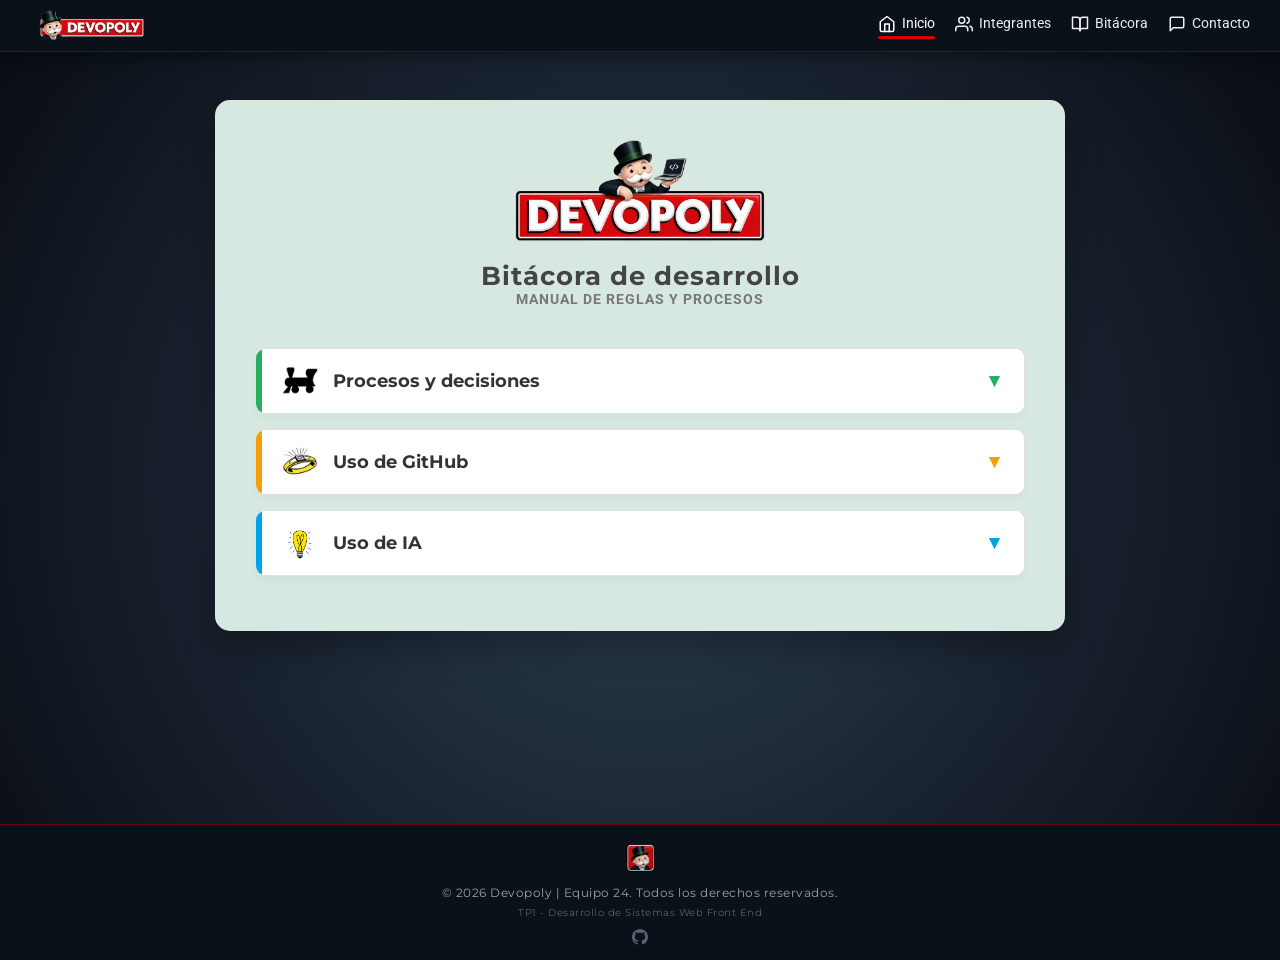
==== bitacora.html @ 5be55f86 "Proyecto terminado, falta agregar URL de Vercel" ====
<!DOCTYPE html>
<html lang="es">
<head>
    <meta charset="UTF-8">
    <meta name="viewport" content="width=device-width, initial-scale=1.0">
    <title>  TP1 | Devopoly </title>
    <link rel="preconnect" href="https://fonts.googleapis.com">
    <link rel="preconnect" href="https://fonts.gstatic.com" crossorigin>
    <link href="https://fonts.googleapis.com/css2?family=Montserrat:wght@700;900&family=Roboto:wght@400;700&display=swap" rel="stylesheet">
    <link rel="icon" href="img/favicon.png" type="image/png">
    <link rel="stylesheet" href="css/style.css">
</head>
    <body>
        <header>
            <nav class="menu-superior"> 
                <a href="index.html">
                    <img src="img/logoencabezado.png" alt="Devopoly Logo" class="logo-encabezado">
                </a>
                
                <input type="checkbox" id="menu-toggle" class="menu-toggle">
                    <label for="menu-toggle" class="hamburger">
                        <span class="bar"></span>
                        <span class="bar"></span>
                        <span class="bar"></span>
                    </label>
    
                <ul class="nav-links">
                    <li>
                        <a href="index.html" class="activo">
                            <svg viewBox="0 0 24 24" fill="none" stroke="currentColor" stroke-width="2" stroke-linecap="round" stroke-linejoin="round" class="icono-nav"><path d="M3 9l9-7 9 7v11a2 2 0 0 1-2 2H5a2 2 0 0 1-2-2z"></path><polyline points="9 22 9 12 15 12 15 22"></polyline></svg>
                            Inicio
                        </a>
                    </li>
                    <li>
                        <a href="index.html#integrantes">
                            <svg viewBox="0 0 24 24" fill="none" stroke="currentColor" stroke-width="2" stroke-linecap="round" stroke-linejoin="round" class="icono-nav"><path d="M17 21v-2a4 4 0 0 0-4-4H5a4 4 0 0 0-4 4v2"></path><circle cx="9" cy="7" r="4"></circle><path d="M23 21v-2a4 4 0 0 0-3-3.87"></path><path d="M16 3.13a4 4 0 0 1 0 7.75"></path></svg>
                            Integrantes
                        </a>
                    </li>
                    <li>
                        <a href="bitacora.html">
                            <svg viewBox="0 0 24 24" fill="none" stroke="currentColor" stroke-width="2" stroke-linecap="round" stroke-linejoin="round" class="icono-nav"><path d="M2 3h6a4 4 0 0 1 4 4v14a3 3 0 0 0-3-3H2z"></path><path d="M22 3h-6a4 4 0 0 0-4 4v14a3 3 0 0 1 3-3h7z"></path></svg>
                            Bitácora
                        </a>
                    </li>
                    <li>
                        <a href="#" id="abrir-contacto-menu">
                            <svg viewBox="0 0 24 24" fill="none" stroke="currentColor" stroke-width="2" stroke-linecap="round" stroke-linejoin="round" class="icono-nav"><path d="M21 15a2 2 0 0 1-2 2H7l-4 4V5a2 2 0 0 1 2-2h14a2 2 0 0 1 2 2z"></path></svg>
                            Contacto
                        </a>
                    </li>
                </ul>
            </nav>
        </header>

        <!-- CAJA CONTENEDORA PRINCIPAL -->
        <div class="tarjeta-tablero">
            
            <header class="cabecera-logo">
                <img src="img/logo.png" alt="Devopoly Logo" class="logo-bitacora">
                <h1>Bitácora de desarrollo</h1>
                <p style="color: #777; font-size: 0.9rem; font-weight: bold; letter-spacing: 1px; text-transform: uppercase;">Manual de Reglas y Procesos</p>
            </header>
    
            <!-- Bloque 1: Procesos -->
            <section class="entrada-bitacora">
                <div class="caja-titulo acento-verde">
                    <div class="titulo-con-icono">
                        <img src="img/ferrocarril.png" alt="Procesos" class="icono-bitacora">
                        <h2>Procesos y decisiones</h2>
                    </div>
                    <button class="btn-expandir">▼</button>
                </div>
                
                <div class="entrada-contenido">
                    <p>El equipo adoptó la temática del juego de mesa Monopoly como eje conceptual principal del proyecto web. Esta estructura proporciona coherencia visual y conceptual a través de toda la experiencia del usuario. Se desarrolló una propuesta documentada que detallaba la estructura completa: tablero como portada, fichas como enlaces a perfiles, y tarjetas de propiedad como presentación de datos.</p>
                </div>
            </section>
    
            <!-- Bloque 2: GitHub -->
            <section class="entrada-bitacora">
                <div class="caja-titulo acento-naranja">
                    <div class="titulo-con-icono">
                        <img src="img/impuestos.png" alt="GitHub" class="icono-bitacora">
                        <h2>Uso de GitHub</h2>
                    </div>
                    <button class="btn-expandir">▼</button>
                </div>
                
                <div class="entrada-contenido">
                    <ol class="lista-pasos">
                        <li>Organización en Git: ramas de trabajo independientes.</li>
                        <li>Merge de ramas: consolidación del trabajo colaborativo en main.</li>
                        <li>Resolución de conflictos de estilos CSS en los media queries.</li>
                    </ol>
                </div>
            </section>
    
            <!-- Bloque 3: IA -->
            <section class="entrada-bitacora">
                <div class="caja-titulo acento-azul"> 
                    <div class="titulo-con-icono">
                        <img src="img/electricidad.png" alt="IA" class="icono-bitacora">
                        <h2>Uso de IA</h2>
                    </div>
                    <button class="btn-expandir">▼</button>
                </div>
                
                <div class="entrada-contenido">
                    <div class="paso-turno">
                        <span class="numero-paso">1.</span>
                        <div class="detalle-paso">
                            <h3>Avatares</h3>
                            <p>Se utilizaron herramientas de IA generativa para crear los avatares estilo 3D de cada integrante, manteniendo una paleta de colores y una iluminación consistente para todos.</p>
                        </div>
                    </div>
    
                    <div class="paso-turno">
                        <span class="numero-paso">2.</span>
                        <div class="detalle-paso">
                            <h3>Asistencia en código (Debugging)</h3> 
                            <p>Se consultó a la IA como asistente técnico para:</p>
                           
                            <div class="opcion-carta">
                                <div class="encabezado-opcion">
                                    <span class="badge-opcion">A</span>
                                    <h4>CSS Responsivo</h4>
                                </div>
                                <p>Optimización de la resolución para los desbordes de las tarjetas giratorias para los breakpoints de 600px y 400px, logrando así encontrar una solución funcional sin la necesidades de recurrir al ‘!important’.</p>
                            </div>
                            
                            <span class="separador-yo">----</span>
                            
                            <div class="opcion-carta">
                                <div class="encabezado-opcion">
                                    <span class="badge-opcion">B</span>
                                    <h4>Interactividad JS</h4>
                                </div>
                                <p>Refinamiento de la lógica matemática para la suma de los dados y el recorrido automático de los peones por las casillas del tablero.</p>
                            </div>
                        </div>
                    </div>
                </div>
            </section>
    
        </div>

        <footer class="pie-pagina">
            <div class="footer-contenido-centrado">
                <img src="img/favicon.png" alt="Logo Devopoly" class="logo-footer">
                <p>&copy; 2026 Devopoly | Equipo 24. Todos los derechos reservados.</p>
                <p class="footer-subtitulo">TP1 - Desarrollo de Sistemas Web Front End</p>
                <div class="footer-links">
                    <a href="https://github.com/FlaviaBerzuini/TP1_Grupo24" target="_blank" aria-label="Repositorio de GitHub del Equipo">
                        <svg viewBox="0 0 24 24" fill="currentColor" class="icono-footer"><path d="M12 0c-6.626 0-12 5.373-12 12 0 5.302 3.438 9.8 8.207 11.387.599.111.793-.261.793-.577v-2.234c-3.338.726-4.033-1.416-4.033-1.416-.546-1.387-1.333-1.756-1.333-1.756-1.089-.745.083-.729.083-.729 1.205.084 1.839 1.237 1.839 1.237 1.07 1.834 2.807 1.304 3.492.997.107-.775.418-1.305.762-1.604-2.665-.305-5.467-1.334-5.467-5.931 0-1.311.469-2.381 1.236-3.221-.124-.303-.535-1.524.117-3.176 0 0 1.008-.322 3.301 1.23.957-.266 1.983-.399 3.003-.404 1.02.005 2.047.138 3.006.404 2.291-1.552 3.297-1.23 3.297-1.23.653 1.653.242 2.874.118 3.176.77.84 1.235 1.911 1.235 3.221 0 4.609-2.807 5.624-5.479 5.921.43.372.823 1.102.823 2.222v3.293c0 .319.192.694.801.576 4.765-1.589 8.199-6.086 8.199-11.386 0-6.627-5.373-12-12-12z"/></svg>
                    </a>
                </div>
            </div>
        </footer>
    
        <script src="js/script.js"></script>
    </body>
</html>
---- css/style.css ----
/* 1. Reset básico */

* {
    margin: 0;
    padding: 0;
    box-sizing: border-box;
    font-family: 'Roboto', sans-serif; 
}

/* Tipografía para el tablero */

h1, h2, h3, .logo, .casilla strong, .carta, .boton-jugar {
    font-family: 'Montserrat', sans-serif;
}

body {
    background-color: #1a252f;
    background-image: radial-gradient(circle at 50% 50%, #2c3e50 0%, #080b12 100%);
    color: white;
    min-height: 100vh;
    display: flex;
    flex-direction: column;
    margin-top: 60px;
}

/* 2. Menú superior */

.menu-superior {
    display: flex;
    justify-content: space-between;
    align-items: center;
    padding: 8px 30px;
    background-color: #0b1118;
    border-bottom: 1px solid #1a252f;
    box-shadow: 0 4px 15px rgba(0,0,0,0.4);
    position: fixed;
    top: 0;
    left: 0;
    width: 100%;
    z-index: 1000; 
    box-sizing: border-box;
}

.logo-encabezado {
    height: 35px;
    object-fit: contain;
    display: block;
    transition: transform 0.3s ease;
}

.logo-encabezado:hover {
    transform: scale(1.05);
}

.nav-links {
    display: flex;
    gap: 20px;
    list-style: none;
    margin: 0;
    padding: 0;
}

.nav-links a {
    display: flex;
    align-items: center;
    gap: 6px;
    color: #ecf0f1;
    text-decoration: none;
    font-family: 'Roboto', sans-serif;
    font-size: 0.9rem;
    font-weight: 400; 
    position: relative;
    padding-bottom: 4px;
    transition: color 0.3s ease;
}

.icono-nav {
    width: 18px;
    height: 18px;
}

.nav-links a:hover, 
.nav-links a.activo {
    color: #ffffff;
}

.nav-links a::after {
    content: '';
    position: absolute;
    bottom: -2px;
    left: 0;
    width: 0%;
    height: 3px;
    background-color: #d80000;
    border-radius: 2px;
    transition: width 0.3s ease;
}

.nav-links a:hover::after,
.nav-links a.activo::after {
    width: 100%;
}

/* 3. Contenedor principal */

.contenedor-principal {
    display: flex;
    flex-direction: row;
    align-items: flex-start;
    justify-content: center;
    gap: 60px; 
    padding: 60px 30px 30px 30px; 
    width: 100%;
    max-width: 1600px; 
    margin: 0 auto; 
    min-height: calc(100vh - 90px); 
}

/* 4. Panel lateral */

.panel-lateral {
    flex: 1;
    min-width: 300px;
    max-width: 350px;
    display: flex;
    flex-direction: column;
    justify-content: flex-start; 
    margin-top: 0;
    margin-bottom: auto;
    gap: 15px;
}

.bloque-instrucciones {
    background-color: #2c3e50;
    padding: 18px;
    border-radius: 8px;
    border: 1px solid #455a64;
    border-top: 6px solid #f39c12;
    box-shadow: 0 10px 30px rgba(0,0,0,0.5);
}

.bloque-instrucciones h3 {
    font-size: 1.15rem;
    margin-bottom: 10px;
    color: #f39c12;
}

.bloque-instrucciones p {
    font-size: 0.9rem;
    color: #ecf0f1;
    margin-bottom: 15px;
}

/* Estilos de la lista */
.lista-instrucciones {
    list-style: none;
    padding: 0;
}

.lista-instrucciones li {
    background-color: rgba(0, 0, 0, 0.15);
    margin-bottom: 8px;
    padding: 10px;
    border-radius: 8px;
    border-left: 4px solid #27ae60;
    font-size: 0.85rem;
    line-height: 1.4;
    color: #d5d8dc;
}

.lista-instrucciones strong {
    color: #f39c12;
    font-size: 0.9rem;
}

/* 5. Tablero */

.tablero {
    flex: none; 
    background-color: #e5e5d3;
    border: 5px solid #111;
    border-radius: 10px;
    display: grid;
    grid-template-columns: repeat(6, 1fr);
    grid-template-rows: repeat(6, 1fr);
    aspect-ratio: 1 / 1; 
    width: 100%;
    max-width: clamp(550px, 78vh, 950px);
    box-shadow: 30px 35px 60px rgba(0,0,0,0.7), -2px -2px 15px rgba(255,255,255,0.08);
    margin-top: 0;
    margin-bottom: auto; 
}

/* Diseño base de cada casilla */

.casilla {
    background-color: #d6e8df;
    border: 1px solid #333;
    display: flex;
    flex-direction: column;
    justify-content: center;
    align-items: center;
    text-align: center;
    text-decoration: none;
    color: #111;
    font-size: clamp(0.55rem, 0.75vw, 0.85rem);
    position: relative;
    overflow: hidden;
    padding: 2px;
}

.casilla strong {
    line-height: 1.1;
    display: block;
} 

.casilla:has(.franja-arriba) { padding-top: 28%; }
.casilla:has(.franja-abajo) { padding-bottom: 28%; }
.casilla:has(.franja-izquierda) { padding-left: 28%; }
.casilla:has(.franja-derecha) { padding-right: 28%; }

.casilla .icono {
    font-size: 1.2rem;
    margin-bottom: 4px;
}

.casilla strong, 
.casilla small, 
.casilla img {
    position: relative;
    z-index: 2;
}

.franja {
    z-index: 1;
}

/* Franjas de color */
.franja {
    position: absolute;
}

/* Fila inferior (centro / arriba) */
.franja-arriba {
    top: 0;
    left: 0;
    width: 100%;
    height: 25%;
    border-bottom: 1px solid #333;
}

/* Fila superior (centro / abajo) */
.franja-abajo {
    bottom: 0;
    left: 0;
    width: 100%;
    height: 25%;
    border-top: 1px solid #333;
}

/* Lateral derecho (centro / izquierda) */
.franja-izquierda {
    left: 0;
    top: 0;
    width: 25%;
    height: 100%;
    border-right: 1px solid #333;
}

/* Lateral izquierdo (centro / derecha) */
.franja-derecha {
    right: 0;
    top: 0;
    width: 25%;
    height: 100%;
    border-left: 1px solid #333;
}

/* 5. Colores */

/* Fondos para las cabeceras y casillas del tablero */
.color-marron { background-color: #8b4513; color: white; }
.color-celeste { background-color: #aae0fa; color: #111; }
.color-violeta { background-color: #9b59b6; color: white; }
.color-naranja { background-color: #f39c12; color: white; }
.color-rojo { background-color: #e74c3c; color: white; }
.color-amarillo { background-color: #f1c40f; color: #111; }
.color-verde { background-color: #2ecc71; color: white; }
.color-azul-oscuro { background-color: #1e3799; color: white; }

/* Posiciones esquinas */
.esquina-sup-izq { grid-area: 1 / 1 / 2 / 2; background-color: #d6e8df; } 
.esquina-sup-der { grid-area: 1 / 6 / 2 / 7; background-color: #d6e8df; } 
.esquina-inf-der { grid-area: 6 / 6 / 7 / 7; background-color: #d6e8df; } 
.esquina-inf-izq { grid-area: 6 / 1 / 7 / 2; background-color: #d6e8df; } 

/* Estilo para las imágenes de las esquinas */
.icono-esquina {
    max-width: 55%;
    max-height: 40%;
    object-fit: contain;
    object-position: bottom;
    margin-bottom: 2px; 
}

.casilla-esquina strong {
    font-size: clamp(0.6rem, 0.75vw, 0.8rem);
    margin-bottom: 2px;
}

.casilla-esquina small {
    font-size: clamp(0.5rem, 0.6vw, 0.65rem);
    color: #555;
    text-transform: uppercase;
    font-weight: bold;
    letter-spacing: 1px;
}

/* Posiciones fila superior */
.col-2 { grid-area: 1 / 2 / 2 / 3; }
.col-3 { grid-area: 1 / 3 / 2 / 4; }
.col-4 { grid-area: 1 / 4 / 2 / 5; }
.col-5 { grid-area: 1 / 5 / 2 / 6; }

/* Posiciones lateral izquierdo */
.fila2-col1 { grid-area: 2 / 1 / 3 / 2; }
.fila3-col1 { grid-area: 3 / 1 / 4 / 2; }
.fila4-col1 { grid-area: 4 / 1 / 5 / 2; }
.fila5-col1 { grid-area: 5 / 1 / 6 / 2; }

/* Posiciones lateral derecha */
.fila2-col6 { grid-area: 2 / 6 / 3 / 7; }
.fila3-col6 { grid-area: 3 / 6 / 4 / 7; }
.fila4-col6 { grid-area: 4 / 6 / 5 / 7; }
.fila5-col6 { grid-area: 5 / 6 / 6 / 7; }

/* Posiciones fila inferior */
.fila6-col2 { grid-area: 6 / 2 / 7 / 3; }
.fila6-col3 { grid-area: 6 / 3 / 7 / 4; }
.fila6-col4 { grid-area: 6 / 4 / 7 / 5; }
.fila6-col5 { grid-area: 6 / 5 / 7 / 6; }

/* 6. Centro del Tablero */

.centro-tablero {
    grid-column: 2 / 6;
    grid-row: 2 / 6;
    background-color: #d6e8df;
    border: 2px solid #ccc;
    display: flex;
    flex-direction: column;
    justify-content: center;
    align-items: center;
    gap: 6px;
    color: #333;
    padding: 8px;
    text-align: center;
    overflow: hidden;
}

/* Logo */
.logo-central {
    width: 100%;
    max-width: 240px;
    object-fit: contain;
    margin-bottom: 5px;
    filter: drop-shadow(0 4px 8px rgba(0,0,0,0.2));
}

/* Botón tirar dados */
.dados-imagen {
    width: 70px;
    margin-bottom: 5px;
    filter: drop-shadow(0 4px 6px rgba(0,0,0,0.25));
    transition: transform 0.3s ease;
}

.boton-jugar {
    background: linear-gradient(135deg, #f59e0b, #d97706);
    color: white;
    font-size: 0.9rem;
    font-weight: bold;
    padding: 10px 25px;
    border: none;
    border-radius: 30px;
    cursor: pointer;
    box-shadow: 0 4px 10px rgba(245, 158, 11, 0.3);
    text-transform: uppercase;
    letter-spacing: 1px;
    transition: all 0.3s ease;
    margin-bottom: 5px;
}

/* Efecto al pasar el mouse */
.boton-jugar:hover {
    background: linear-gradient(135deg, #fbbf24, #f59e0b);
    transform: translateY(-2px) scale(1.05);
    box-shadow: 0 6px 15px rgba(245, 158, 11, 0.5);
}

/* Equipo */
.titulo-equipo {
    font-size: 0.75rem;
    text-transform: uppercase;
    font-weight: bold;
    color: #555;
    letter-spacing: 2px;
    margin-bottom: -5px;
}

/* Fichas de los jugadores */
.fichas-jugadores {
    display: flex;
    gap: 20px;
    justify-content: center;
    align-items: flex-end;
    margin-bottom: 5px;
}

.ficha-peon {
    position: relative;
    display: flex;
    flex-direction: column;
    align-items: center;
    text-decoration: none;
    outline: none;
}

.ficha-peon img {
    height: 55px;
    object-fit: contain;
    filter: drop-shadow(2px 4px 4px rgba(0,0,0,0.4));
    transition: all 0.3s ease;
}

.nombre-peon {
    position: absolute;
    bottom: -28px;
    background-color: #1e293b;
    color: #fff;
    font-size: 0.7rem;
    font-weight: bold;
    padding: 4px 8px;
    border-radius: 4px;
    opacity: 0;
    transform: translateY(-10px);
    transition: all 0.3s ease;
    white-space: nowrap;
    pointer-events: none;
    box-shadow: 0 2px 4px rgba(0,0,0,0.3);
}

.ficha-peon:hover img {
    transform: translateY(-5px) scale(1.15);
    filter: drop-shadow(3px 6px 6px rgba(0,0,0,0.5));
}

.ficha-peon:hover .nombre-peon {
    opacity: 1;
    transform: translateY(0);
}

/* Iconos y colores del reverso de las tarjetas */
.icono-lista {
    width: 20px;
    height: 20px;
    margin-right: 8px;
    vertical-align: sub;
}

.fill-verde { fill: #2ecc71; }
.fill-naranja { fill: #f39c12; }
.fill-violeta { fill: #9b59b6; }
.fill-azul-oscuro { fill: #1e3799; }

/* Estilo para el mensaje de los dados en el tablero */
#mensaje-dados {
    background-color: #fffde7; 
    border: 2px solid #f39c12; 
    border-radius: 8px;
    padding: 6px 12px;
    margin: 5px auto 15px auto;
    max-width: 250px;
    box-shadow: 0 2px 4px rgba(0,0,0,0.1); 
    font-size: 0.85rem;
    color: #333;
    font-weight: 500;
    text-align: center;
}

#mensaje-dados b, 
#mensaje-dados strong {
    color: #e74c3c; 
    font-size: 0.95rem; 
}

/* 7. Contacto / Declaración */

.modal-overlay {
    display: none;
    position: fixed;
    top: 0;
    left: 0;
    width: 100%;
    height: 100%;
    background-color: rgba(0, 0, 0, 0.8);
    z-index: 1000;
    justify-content: center;
    align-items: center;
}

.modal-overlay.activo {
    display: flex;
}

.tarjeta-policial {
    background-color: #f4f1ea;
    padding: 50px;
    width: 90%;
    max-width: 850px;
    border: 3px solid #333;
    border-radius: 4px;
    position: relative;
    box-shadow: 10px 10px 0px rgba(0,0,0,0.5);
    font-family: 'Courier New', Courier, monospace;
    color: #111;
    font-size: 1.2rem;
}

.btn-cerrar {
    position: absolute;
    top: 15px;
    right: 20px;
    background: none;
    border: none;
    font-size: 2rem;
    cursor: pointer;
    color: #c0392b;
}

.tarjeta-policial h2 {
    font-size: 2.2rem;
    margin-bottom: 5px;
    text-transform: uppercase;
}

.tarjeta-policial .subtitulo {
    font-weight: bold;
    font-size: 1.1rem;
    margin-bottom: 20px; 
}

.tarjeta-policial hr {
    border-top: 2px dashed #333;
    margin-bottom: 25px; 
}

.formulario-policial {
    display: flex;
    flex-direction: column;
    gap: 25px;
    margin-top: 20px;
}

.formulario-policial label {
    font-weight: bold;
    font-size: 1.2rem;
}

.formulario-policial input, 
.formulario-policial textarea {
    padding: 15px;
    font-size: 1.1rem;
    font-family: 'Courier New', Courier, monospace;
    border: 2px solid #ccc;
    background-color: #fff;
    outline: none;
}

.formulario-policial input:focus, 
.formulario-policial textarea:focus {
    border-color: #333;
}

.btn-enviar {
    background-color: #333;
    color: white;
    padding: 18px;
    border: none;
    font-family: 'Courier New', Courier, monospace;
    font-weight: bold;
    font-size: 1.3rem;
    cursor: pointer;
    text-transform: uppercase;
    margin-top: 20px;
    transition: all 0.3s ease;
}

.btn-enviar:hover {
    background-color: #111;
    transform: scale(1.02);
}

/* 8. Perfiles (Tarjetas) */

/* Colores*/
/* Bordes de los avatares */
.imagen-avatar.borde-verde { border-color: #2ecc71; }
.imagen-avatar.borde-naranja { border-color: #f39c12; }
.imagen-avatar.borde-violeta { border-color: #9b59b6; }
.imagen-avatar.borde-azul-oscuro { border-color: #1e3799; }

/* Botones (Efecto Hover) */
.boton-accion.boton-verde:hover { background-color: #2ecc71; color: white; border-color: #2ecc71; }
.boton-accion.boton-naranja:hover { background-color: #f39c12; color: white; border-color: #f39c12; }
.boton-accion.boton-violeta:hover { background-color: #9b59b6; color: white; border-color: #9b59b6; }
.boton-accion.boton-azul-oscuro:hover { background-color: #1e3799; color: white; border-color: #1e3799; }

/* Textos del reverso */
.texto-verde { color: #2ecc71; }
.texto-naranja { color: #f39c12; }
.texto-violeta { color: #9b59b6; }
.texto-azul-oscuro { color: #1e3799; }

/* Líneas divisorias del reverso */
.linea-divisoria-verde { border-top: 2px dashed #2ecc71; border-bottom: none; margin: 20px 0; }
.linea-divisoria-naranja { border-top: 2px dashed #f39c12; border-bottom: none; margin: 20px 0; }
.linea-divisoria-violeta { border-top: 2px dashed #9b59b6; border-bottom: none; margin: 20px 0; }
.linea-divisoria-azul-oscuro { border-top: 2px dashed #1e3799; border-bottom: none; margin: 20px 0; }

/* Estructura y giro */
.fondo-perfil {
    background-color: #1a252f;
    background-image: none;
    display: flex;
    flex-direction: column;
    min-height: 100vh;
}

.contenedor-perfil {
    display: flex;
    flex-direction: column;
    align-items: center;
    justify-content: center;
    flex-grow: 1;
    padding: 30px;
}

.instruccion-giro {
    color: #f39c12;
    margin-bottom: 25px;
    font-size: 1.2rem;
    font-weight: bold;
    animation: palpitar 2s infinite;
}

@keyframes palpitar {
    0%, 100% { opacity: 1; }
    50% { opacity: 0.5; }
}

.tarjeta-propiedad {
    width: 90vw;
    max-width: 480px; 
    height: 780px;
    perspective: 1200px; 
    cursor: pointer;
}

.tarjeta-inner {
    width: 100%;
    height: 100%;
    position: relative;
    transition: transform 0.8s cubic-bezier(0.175, 0.885, 0.32, 1.275); 
    transform-style: preserve-3d; 
}

.tarjeta-inner.girada {
    transform: rotateY(180deg);
}

.tarjeta-cara {
    width: 100%;
    height: 100%;
    position: absolute;
    top: 0;
    left: 0;
    backface-visibility: hidden; 
    background-color: #fff;
    border-radius: 12px;
    box-shadow: 8px 8px 25px rgba(0,0,0,0.8);
    padding: 12px; 
}

/* Frente de la tarjeta */
.borde-interno-frente {
    border: 2px solid #111;
    height: 100%;
    display: flex;
    flex-direction: column;
    padding: 18px;
}

.cabecera-propiedad {
    text-align: center;
    padding: 20px 10px;
    border: 2px solid #111;
    margin-bottom: 20px;
}

.cabecera-propiedad h2 {
    font-size: 2.3rem; 
    margin-top: 8px;
    text-transform: uppercase;
}

.cabecera-propiedad h2.nombre-largo {
    font-size: 2rem;
    line-height: 1.1;
    margin-top: 5px;
}

.imagen-avatar {
width: 180px;
height: 180px;
border-radius: 50%;
border: 4px solid transparent; 
object-fit: contain; 
margin-bottom: 15px;
background-color: #eee;
box-shadow: 0 4px 10px rgba(0,0,0,0.3);
padding: 15px; 
}

.imagen-avatar.foto-recortada {
    object-fit: cover;
    padding: 0;
}

.cuerpo-propiedad {
    flex-grow: 1;
    display: flex;
    flex-direction: column;
    justify-content: space-between;
}

.perfil-datos {
    display: flex;
    flex-direction: column;
    align-items: center;
    margin-bottom: 10px;
}

.ubicacion {
    font-size: 1.2rem;
    font-weight: bold;
    color: #333;
}

.simbolo-m { font-family: Arial, sans-serif; font-weight: bold; margin-right: 5px; }

.icono-casa, .icono-hotel {
    width: 20px;
    height: 20px;
    vertical-align: middle;
    display: inline-block;
    margin: 0 4px;
}

.lista-precios p {
    display: flex;
    justify-content: space-between;
    align-items: center;
    padding: 7px 0; 
    font-size: 1.15rem; 
    color: #111;
}

.linea-frente {
    border-top: 2px solid #111;
    margin: 15px 0 10px 0;
}

.boton-accion {
    background-color: #111;
    color: white;
    border: none;
    padding: 14px;
    border-radius: 6px;
    cursor: pointer;
    font-size: 1.1rem;
    font-weight: bold;
    text-transform: uppercase;
    transition: background-color 0.3s, color 0.3s;
}

/* Reverso de la tarjeta */
.tarjeta-reverso, .tarjeta-dorso { transform: rotateY(180deg); }

.borde-interno-dorso, .borde-interno-reverso {
    border: 12px solid transparent; 
    height: 100%;
    display: flex;
    flex-direction: column;
    justify-content: space-between;
    padding: 30px 20px 20px 20px; 
}

/* Marcos temáticos para el reverso de las tarjetas */
.borde-interno-dorso.marco-verde { border-color: #2ecc71; }
.borde-interno-dorso.marco-naranja { border-color: #f39c12; }
.borde-interno-dorso.marco-violeta { border-color: #9b59b6; }
.borde-interno-dorso.marco-azul-oscuro { border-color: #1e3799; }

.reverso-texto { 
    width: 100%; 
    flex-grow: 1;
    display: flex;
    flex-direction: column;
    justify-content: center;
}

.reverso-texto h3 {
    text-align: center; 
    font-size: 1.7rem;
    margin-bottom: 20px;
}

.lista-gustos {
    list-style: none;
    padding-left: 0;
    margin-bottom: 10px;
}

.lista-gustos li {
    font-family: 'Roboto', sans-serif;
    font-size: 1.2rem;
    font-weight: bold;
    color: #333;
    margin-bottom: 8px;
}

/* Navegación interna de la tarjeta (Mini-Menú) */
.icono-lista {
    width: 20px;
    height: 20px;
    margin-right: 8px;
    vertical-align: sub;
}
.fill-verde { fill: #2ecc71; }
.fill-naranja { fill: #f39c12; }
.fill-violeta { fill: #9b59b6; }
.fill-azul-oscuro { fill: #1e3799; }

.navegacion-tarjeta {
    display: flex;
    justify-content: space-around;
    align-items: center;
    margin-top: 15px;
    margin-bottom: 5px;
    padding-top: 15px;
    border-top: 1px solid #ccc;
}

.link-nav {
    display: flex;
    flex-direction: column;
    align-items: center;
    text-decoration: none;
    color: #333;
    font-size: 0.8rem;
    font-weight: bold;
    font-family: 'Kabel', sans-serif;
    transition: transform 0.2s, color 0.2s;
}

.link-nav svg {
    width: 24px;
    height: 24px;
    margin-bottom: 5px;
    fill: none;
    stroke: currentColor;
    transition: stroke 0.2s;
}

.link-nav:hover { transform: scale(1.1); }

.marco-verde .link-nav:hover { color: #2ecc71; }
.marco-naranja .link-nav:hover { color: #f39c12; }
.marco-violeta .link-nav:hover { color: #9b59b6; }
.marco-azul-oscuro .link-nav:hover { color: #1e3799; }

/* 9. Animación dados */
.animar-dados {
    animation: agitar 0.5s ease-in-out;
}

@keyframes agitar {
    0% { transform: rotate(0deg) scale(1); }
    25% { transform: rotate(-25deg) scale(1.1); }
    50% { transform: rotate(25deg) scale(1.1); }
    75% { transform: rotate(-10deg) scale(1.05); }
    100% { transform: rotate(0deg) scale(1); }
}

/* 10. Efecto para la casilla seleccionada */
.casilla-seleccionada {
    box-shadow: 0 0 20px 5px #f59e0b !important;
    transform: scale(1.08) !important;
    z-index: 10 !important;
    border-color: #f59e0b !important;
    transition: all 0.3s ease;
}

/* 11. Bitácora */
.contenedor-bitacora {
    padding: 40px 20px;
    max-width: 1000px;
    margin: 0 auto;
    flex-grow: 1;
}

.hero-bitacora {
    text-align: center;
    margin-bottom: 50px;
}

.hero-bitacora h1 {
    color: #f59e0b;
    font-size: 2.5rem;
    margin-bottom: 15px;
}

.subtitulo-bitacora {
    font-size: 1.2rem;
    color: #ccc;
    line-height: 1.6;
}

.seccion-bitacora {
    margin-bottom: 50px;
}

.titulo-seccion {
    color: #27ae60;
    border-bottom: 2px solid #333;
    padding-bottom: 10px;
    margin-bottom: 25px;
    font-size: 1.8rem;
    display: flex;
    align-items: center;
    gap: 10px;
}

.entrada-bitacora {
    background-color: #2c3e50;
    border: 1px solid #455a64;
    border-radius: 8px;
    margin-bottom: 15px;
    overflow: hidden;
}

.entrada-encabezado {
    display: flex;
    align-items: center;
    justify-content: space-between;
    padding: 15px 20px;
    background-color: #1a252f;
    border-bottom: 1px solid #333;
}

.entrada-meta {
    display: flex;
    flex-direction: column;
    gap: 5px;
    min-width: 100px;
}

.fecha-entrada {
    color: #f59e0b;
    font-weight: bold;
    font-size: 0.85rem;
}

.tipo-entrada {
    background-color: #333;
    color: #fff;
    padding: 3px 8px;
    border-radius: 4px;
    font-size: 0.75rem;
    text-align: center;
}

.entrada-titulo {
    flex-grow: 1;
    margin: 0 20px;
    font-size: 1.1rem;
    color: #ecf0f1;
}

.btn-expandir {
    background: none;
    border: none;
    color: #f59e0b;
    font-size: 1.2rem;
    cursor: pointer;
    transition: transform 0.3s ease;
}

/* Estado contraído por defecto */
.entrada-contenido {
    display: none;
    padding: 25px;
    background-color: #2c3e50;
}

/* Estado expandido */
.entrada-bitacora.expandida .entrada-contenido {
    display: block;
}

.entrada-bloque {
    margin-bottom: 20px;
}

.entrada-bloque:last-child {
    margin-bottom: 0;
}

.entrada-bloque h4 {
    color: #aae0fa;
    margin-bottom: 8px;
    font-size: 1.1rem;
}

.entrada-bloque p, .entrada-bloque ul {
    color: #d5d8dc;
    line-height: 1.6;
    font-size: 1.05rem;
}

.entrada-bloque ul {
    padding-left: 20px;
}

/* 12. Footer */

.pie-pagina {
    background-color: #0b1118; 
    border-top: 1px solid rgba(216, 0, 0, 0.4); 
    padding: 15px 20px; 
    margin-top: auto; 
    width: 100%;
}

.footer-contenido-centrado {
    max-width: 900px;
    margin: 0 auto;
    display: flex;
    flex-direction: column;
    align-items: center; 
    text-align: center;
    gap: 6px;
}

.logo-footer {
    height: 35px;
    object-fit: contain;
    opacity: 0.9;
    margin-bottom: 4px;
}

.pie-pagina p {
    color: #a0a0a0;
    font-family: 'Montserrat', sans-serif;
    font-size: 0.75rem;
    margin: 0;
    letter-spacing: 0.5px;
}

.footer-subtitulo {
    color: #57606f !important; 
    font-size: 0.65rem !important;
}

.footer-links {
    margin-top: 4px; 
}

.footer-links a {
    color: #57606f; 
    transition: all 0.3s ease;
    display: flex;
    justify-content: center;
}

.footer-links a:hover {
    color: #ffffff;
    transform: translateY(-2px);
}

.icono-footer {
    width: 16px;
    height: 16px;
}

/* Menú hamburgesa */
.menu-toggle { display: none; }
.hamburger { display: none; flex-direction: column; gap: 6px; cursor: pointer; }
.hamburger .bar { 
    width: 28px; 
    height: 3px; 
    background-color: #ecf0f1;
    border-radius: 3px; 
    transition: all 0.3s ease; 
}
.hamburger:hover .bar { background-color: #d80000; }

.menu-toggle:checked + .hamburger .bar:nth-child(1) { transform: translateY(9px) rotate(45deg); background-color: #d80000; }
.menu-toggle:checked + .hamburger .bar:nth-child(2) { opacity: 0; }
.menu-toggle:checked + .hamburger .bar:nth-child(3) { transform: translateY(-9px) rotate(-45deg); background-color: #d80000; }

/* Parte del responsive */

/* <= 1200px */
@media screen and (max-width: 1200px) {
    .contenedor-principal {
        gap: 20px; 
        padding: 20px 15px;
    }

    .panel-lateral {
        flex: 0 0 320px;
    }

    .tablero {
        flex: 1;
        max-width: clamp(400px, 65vh, 650px);
    }

    .logo-central {
        max-width: 140px;
        margin-bottom: 5px;
    }

    .dados-imagen {
        width: 35px;
        margin: 3px 0;
    }

    .boton-jugar {
        padding: 5px 15px;
        font-size: 0.75rem;
        margin: 3px 0;
    }

    #mensaje-dados {
        padding: 4px 10px;
        margin: 5px auto;
        max-width: 85%;
        font-size: 0.7rem; 
    }

    #mensaje-dados b, 
    #mensaje-dados strong {
        font-size: 0.75rem;
    }

    .titulo-equipo {
        font-size: 0.6rem;
        margin-bottom: 3px;
    }

    .fichas-jugadores {
        gap: 10px; 
        margin-bottom: 0;
    }

    .ficha-peon img {
        height: 30px;
    }
    
    .nombre-peon {
        bottom: -22px;
        font-size: 0.65rem;
    }
}

/* <= 900px */
@media screen and (max-width: 900px) {
    body {
        overflow-x: hidden;
    }

    .contenedor-principal {
        flex-direction: column-reverse;
        align-items: center;
        gap: 30px;
        padding: 20px 15px;
    }

    .panel-lateral {
        width: 100%;
        max-width: 600px;
    }

    .tablero {
        width: 100%;
        max-width: 550px;
    }

    
    .logo-central {
        max-width: 200px;
    }

    .dados-imagen {
        width: 65px;
    }

    .ficha-peon img {
        height: 35px;
    }

    .tarjeta-policial {
        width: 95%;
        padding: 25px;
        max-height: 90vh;
        overflow-y: auto;
    }

    .tarjeta-propiedad {
        height: clamp(600px, 85vh, 750px);
    }
}

/* <= 600px */
@media screen and (max-width: 600px) {
    
    .menu-superior { 
        flex-direction: row; 
        justify-content: space-between; 
        padding: 10px 20px; 
    }
    .hamburger { 
        display: flex; 
    }
    .nav-links { 
        display: none; 
        flex-direction: column;
        position: absolute;
        top: 100%; 
        left: 0;
        width: 100%;
        background-color: #0b1118;
        padding: 20px 0;
        box-shadow: 0 10px 15px rgba(0,0,0,0.5);
        gap: 20px;
    }
    .menu-toggle:checked ~ .nav-links {
        display: flex;
    }

    .casilla { font-size: clamp(0.5rem, 1.8vw, 0.75rem); padding: 2px; }
    .casilla .icono { font-size: 0.9rem; }
    .icono-esquina { width: 50%; height: 35%; }
    .logo-central { max-width: 130px; }
    .dados-imagen { width: 45px; }
    .boton-jugar { padding: 6px 14px; font-size: 0.7rem; }
    .titulo-equipo { font-size: 0.6rem; }
    .ficha-peon img { height: 25px; }
    .fichas-jugadores { gap: 8px; }

    /* Tarjeta */
    .tarjeta-propiedad {
        height: 680px; 
        margin-bottom: 60px; 
    }
    .borde-interno-frente, 
    .borde-interno-dorso {
        padding: 10px;
    }
    
    /* Frente */
    .cabecera-propiedad { padding: 8px; }
    .cabecera-propiedad h2 { font-size: 1.2rem; margin: 4px 0; }
    .imagen-avatar { 
        width: 100px;
        height: 100px; 
        margin: 10px auto;
    } 
    .ubicacion { font-size: 0.85rem; margin: 8px 0; }
    .lista-precios { margin: 15px 0; }
    .lista-precios p, 
    .costos-construccion p {
        font-size: 0.85rem;
        margin: 6px 0;
        padding: 0;
    }
    .linea-frente { margin: 15px 0; }
    .boton-accion { padding: 10px; font-size: 0.9rem; margin-top: 5px; }

    /* Reverso */
    .tarjeta-cara.tarjeta-dorso h3 { font-size: 1.25rem; margin: 5px 0; }
    .tarjeta-cara.tarjeta-dorso img { width: 70px; margin: 5px auto; }
    .tarjeta-cara.tarjeta-dorso h4 { font-size: 0.85rem; margin: 5px 0; }
    .lista-gustos li { font-size: 0.8rem; margin-bottom: 3px; }
    hr { margin: 8px 0; } 
    .navegacion-tarjeta { padding-top: 5px; margin-top: 5px; gap: 10px; }
    .link-nav svg { width: 16px; height: 16px; }
    .texto-pie-dorso { font-size: 0.7rem; margin-top: 8px; }
}

/* <= 400px */
@media screen and (max-width: 400px) {
    
    /* Menú y tablero */
    .nav-links a { font-size: 0.85rem; }
    .casilla-esquina strong { font-size: 0.65rem; }
    .casilla-esquina small { display: none; }

    .tarjeta-propiedad {
        height: 650px; 
    }
    
    /* Frente */
    .imagen-avatar { 
        width: 90px;
        height: 90px; 
    } 
    .lista-precios p, 
    .costos-construccion p {
        font-size: 0.85rem;
        margin: 5px 0;
    }
    .linea-frente { margin: 10px 0; }
    
    /* Reverso */
    .tarjeta-cara.tarjeta-dorso h3 { font-size: 1.15rem; }
    .tarjeta-cara.tarjeta-dorso img { width: 60px; } 
    .lista-gustos li { font-size: 0.75rem; }
}

/* Bitácora */

body {
    background-color: #1a252f; 
}

.tarjeta-tablero {
    background-color: #d6e8df;
    border-radius: 15px;
    padding: 40px;
    max-width: 850px;
    margin: 40px auto;
    width: 90%;
    box-shadow: 0 15px 35px rgba(0,0,0,0.3);
}

.cabecera-logo {
    text-align: center;
    margin-bottom: 40px;
}

.logo-bitacora {
    max-width: 250px; 
    height: auto;
}

.cabecera-logo h1 {
    color: #444444;
    font-size: 1.6rem;
    margin-top: 15px;
    letter-spacing: 1px;
    font-weight: 700;
}

.entrada-bitacora {
    background-color: #ffffff;
    border-radius: 10px; 
    margin-bottom: 15px;
    overflow: hidden;
    border: 1px solid #e0e0e0;
    box-shadow: 0 4px 10px rgba(0,0,0,0.03);
}

.caja-titulo {
    background-color: #ffffff; 
    padding: 14px 20px;
    display: flex;
    justify-content: space-between;
    align-items: center;
    cursor: pointer;
    transition: background-color 0.2s ease;
}

.caja-titulo:hover {
    background-color: #f5f5f5; 
}

.acento-verde { border-left: 6px solid #27ae60; }
.acento-naranja { border-left: 6px solid #f59e0b; }
.acento-azul { border-left: 6px solid #00a2e8; }

.titulo-con-icono {
    display: flex;
    align-items: center;
    gap: 15px;
}

.icono-bitacora {
    width: 36px;
    height: 36px;
    object-fit: contain;
}

.caja-titulo h2 {
    font-size: 1.15rem;
    color: #333333; 
    margin: 0;
    font-weight: 700;
}

.btn-expandir {
    background: none;
    border: none;
    font-size: 1.2rem;
    cursor: pointer;
    transition: transform 0.3s ease;
}


.acento-verde .btn-expandir { color: #27ae60; }
.acento-naranja .btn-expandir { color: #f59e0b; }
.acento-azul .btn-expandir { color: #00a2e8; }

.entrada-bitacora.expandida .btn-expandir {
    transform: rotate(180deg);
}

.entrada-contenido {
    display: none; 
    padding: 20px 25px;
    background-color: #ffffff;
    color: #333333; 
    line-height: 1.6;
    font-size: 0.95rem;
}

.entrada-bitacora.expandida .entrada-contenido {
    display: block;
    animation: fadeIn 0.3s ease;
}

@keyframes fadeIn {
    from { opacity: 0; transform: translateY(-5px); }
    to { opacity: 1; transform: translateY(0); }
}

.paso-turno { display: flex; margin-top: 15px; }
.numero-paso { 
    font-size: 1.6rem; 
    font-weight: 900; 
    margin-right: 15px; 
    color: #00a2e8;
}
.detalle-paso h3 { 
    color: #444444; 
    font-size: 1.05rem; 
    margin-bottom: 5px; 
    font-weight: 700;
}

.encabezado-opcion {
    display: flex;
    align-items: center;
    gap: 10px;
    margin-bottom: 10px;
}

.badge-opcion {
    background-color: #00a2e8;
    color: #ffffff;
    border-radius: 50%;
    padding: 2px 8px;
    font-size: 0.8rem;
    font-weight: bold;
}

.opcion-carta {
    margin-top: 15px; 
    margin-bottom: 15px;
    background-color: #fafafa;
    border-radius: 8px;
    border-left: 3px solid #e0e0e0;
}

.opcion-carta h4 { 
    color: #555555; 
    margin: 0; 
    font-size: 0.95rem;
    font-weight: 700;
} 
.separador-yo { 
    color: #888888; 
    font-weight: 700; 
    margin: 10px 0; 
    display: block; 
}
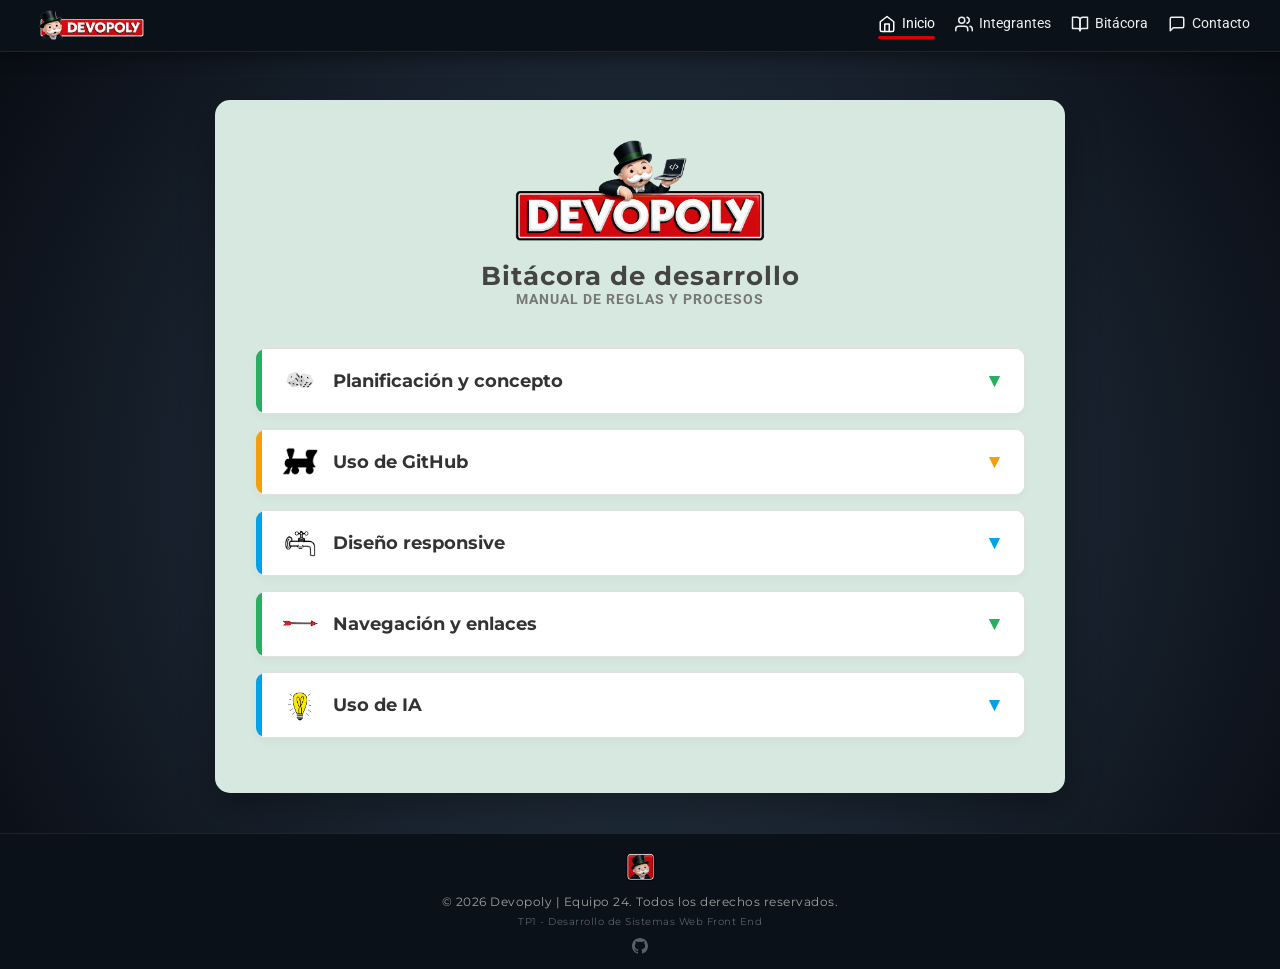
==== commit 39f8b8d1: "docs: ampliar la bitácora con planificación, responsive, navegación y uso de IA" ====
--- a/bitacora.html
+++ b/bitacora.html
@@ -62,26 +62,27 @@
                 <p style="color: #777; font-size: 0.9rem; font-weight: bold; letter-spacing: 1px; text-transform: uppercase;">Manual de Reglas y Procesos</p>
             </header>
     
-            <!-- Bloque 1: Procesos -->
+            <!-- Bloque 1: Planificación y concepto -->
             <section class="entrada-bitacora">
                 <div class="caja-titulo acento-verde">
                     <div class="titulo-con-icono">
-                        <img src="img/ferrocarril.png" alt="Procesos" class="icono-bitacora">
-                        <h2>Procesos y decisiones</h2>
-                    </div>
-                    <button class="btn-expandir">▼</button>
-                </div>
-                
-                <div class="entrada-contenido">
-                    <p>El equipo adoptó la temática del juego de mesa Monopoly como eje conceptual principal del proyecto web. Esta estructura proporciona coherencia visual y conceptual a través de toda la experiencia del usuario. Se desarrolló una propuesta documentada que detallaba la estructura completa: tablero como portada, fichas como enlaces a perfiles, y tarjetas de propiedad como presentación de datos.</p>
-                </div>
-            </section>
-    
+                        <img src="img/dados.png" alt="Planificación" class="icono-bitacora">
+                        <h2>Planificación y concepto</h2>
+                    </div>
+                    <button class="btn-expandir">▼</button>
+                </div>
+                
+                <div class="entrada-contenido">
+                    <p>Antes de escribir código, el equipo definió una estructura de carpetas y un documento inicial con la propuesta de diseño. Se evaluó la temática a utilizar comparando con proyectos de otros grupos, y se optó por adoptar el juego de mesa Monopoly como eje conceptual para diferenciar el proyecto y darle coherencia visual a todas las secciones (portada, perfiles y bitácora).</p>
+                    <p>Se acordó como estrategia de trabajo armar primero la estructura general del sitio (HTML y disposición general) y recién después avanzar sobre el detalle de colores, imágenes y contenido personalizado de cada integrante. Esto permitió que el equipo avanzara en paralelo sin bloquearse entre sí.</p>
+                </div>
+            </section>
+
             <!-- Bloque 2: GitHub -->
             <section class="entrada-bitacora">
                 <div class="caja-titulo acento-naranja">
                     <div class="titulo-con-icono">
-                        <img src="img/impuestos.png" alt="GitHub" class="icono-bitacora">
+                        <img src="img/ferrocarril.png" alt="GitHub" class="icono-bitacora">
                         <h2>Uso de GitHub</h2>
                     </div>
                     <button class="btn-expandir">▼</button>
@@ -89,14 +90,47 @@
                 
                 <div class="entrada-contenido">
                     <ol class="lista-pasos">
-                        <li>Organización en Git: ramas de trabajo independientes.</li>
-                        <li>Merge de ramas: consolidación del trabajo colaborativo en main.</li>
+                        <li>Organización en Git: ramas de trabajo independientes por integrante, para poder avanzar en paralelo sin interferir en el código de los demás.</li>
+                        <li>Ajuste de la lógica para mostrar el avatar correspondiente a cada perfil: se centralizó en el script un diccionario que asocia cada ícono con su avatar (y su inverso, para poder ocultarlo nuevamente), evitando así repetir código por cada integrante.</li>
+                        <li>Merge de ramas: consolidación del trabajo colaborativo en main. Durante este proceso se perdieron temporalmente los estilos responsive ya desarrollados, por lo que hubo que revisarlos y volver a integrarlos.</li>
                         <li>Resolución de conflictos de estilos CSS en los media queries.</li>
                     </ol>
                 </div>
             </section>
-    
-            <!-- Bloque 3: IA -->
+
+            <!-- Bloque 3: Diseño responsive -->
+            <section class="entrada-bitacora">
+                <div class="caja-titulo acento-azul">
+                    <div class="titulo-con-icono">
+                        <img src="img/agua.png" alt="Diseño responsive" class="icono-bitacora">
+                        <h2>Diseño responsive</h2>
+                    </div>
+                    <button class="btn-expandir">▼</button>
+                </div>
+                
+                <div class="entrada-contenido">
+                    <p>Se trabajó la adaptación del sitio a los breakpoints obligatorios de 400px, 900px y 1200px, cuidando que el tablero, las tarjetas de perfil y el menú de navegación no generen desbordes ni superposición de contenido.</p>
+                    <p>Durante la integración de ramas, los estilos responsive se perdieron momentáneamente y debieron reconstruirse. Además, se detectaron inconsistencias visuales al probar el sitio en distintos dispositivos entre integrantes del equipo, lo que llevó a revisar nuevamente los ajustes en conjunto antes de la entrega.</p>
+                </div>
+            </section>
+
+            <!-- Bloque 4: Navegación y enlaces -->
+            <section class="entrada-bitacora">
+                <div class="caja-titulo acento-verde">
+                    <div class="titulo-con-icono">
+                        <img src="img/salida.png" alt="Navegación y enlaces" class="icono-bitacora">
+                        <h2>Navegación y enlaces</h2>
+                    </div>
+                    <button class="btn-expandir">▼</button>
+                </div>
+                
+                <div class="entrada-contenido">
+                    <p>Se revisó exhaustivamente que la navegación funcionara correctamente en todas las secciones del sitio. En esta revisión se detectó que el modal de contacto solo estaba presente en el perfil de uno de los integrantes, por lo que no funcionaba en los perfiles restantes. Se corrigió incorporando el modal en las páginas de perfil que no lo tenían.</p>
+                    <p>También se identificó que el botón de contacto ubicado dentro de la tarjeta de cada perfil no dirigía a ningún lado, ya que el enlace no coincidía con el identificador utilizado por el script. Se corrigió apuntando al identificador correcto, ya definido previamente para la casilla de contacto del tablero.</p>
+                </div>
+            </section>
+
+            <!-- Bloque 5: IA -->
             <section class="entrada-bitacora">
                 <div class="caja-titulo acento-azul"> 
                     <div class="titulo-con-icono">
@@ -111,7 +145,7 @@
                         <span class="numero-paso">1.</span>
                         <div class="detalle-paso">
                             <h3>Avatares</h3>
-                            <p>Se utilizaron herramientas de IA generativa para crear los avatares estilo 3D de cada integrante, manteniendo una paleta de colores y una iluminación consistente para todos.</p>
+                            <p>Se utilizaron herramientas de IA generativa para crear los avatares estilo 3D de cada integrante, manteniendo una paleta de colores y una iluminación consistente para todos. Para lograr esa coherencia visual entre los cuatro avatares, se acordó utilizar un mismo prompt de base aplicado a la fotografía de referencia de cada integrante.</p>
                         </div>
                     </div>
     
@@ -126,11 +160,9 @@
                                     <span class="badge-opcion">A</span>
                                     <h4>CSS Responsivo</h4>
                                 </div>
-                                <p>Optimización de la resolución para los desbordes de las tarjetas giratorias para los breakpoints de 600px y 400px, logrando así encontrar una solución funcional sin la necesidades de recurrir al ‘!important’.</p>
+                                <p>Optimización de la resolución para los desbordes de las tarjetas giratorias para los breakpoints de 400px, 600px y 1200px logrando así encontrar una solución funcional sin la necesidades de recurrir a la regla ‘!important’.</p>
                             </div>
-                            
-                            <span class="separador-yo">----</span>
-                            
+                                                        
                             <div class="opcion-carta">
                                 <div class="encabezado-opcion">
                                     <span class="badge-opcion">B</span>
@@ -143,6 +175,28 @@
                 </div>
             </section>
     
+        </div>
+
+
+        <!-- Contacto oculto, aparce al hacer clic -->
+        <div id="modal-contacto" class="modal-overlay">
+            <div class="tarjeta-policial">
+                <button id="cerrar-modal" class="btn-cerrar">✖</button>
+                <h2>DECLARACIÓN POLICIAL</h2>
+                <p class="subtitulo">Expediente N° 24 - Devopoly</p>
+                <hr>
+                <p>Tiene derecho a dejar un mensaje. Todo lo que escriba será revisado por Devopoly.</p>
+                
+                <form action="#" method="POST" class="formulario-policial">
+                    <label for="nombre">Sospechoso/a (Nombre):</label>
+                    <input type="text" id="nombre" name="nombre" required placeholder="Ej: John Doe">
+                    
+                    <label for="mensaje">Declaración:</label>
+                    <textarea id="mensaje" name="mensaje" rows="4" required placeholder="Escriba su mensaje aquí..."></textarea>
+                    
+                    <button type="submit" class="btn-enviar">Firmar Declaración</button>
+                </form>
+            </div>
         </div>
 
         <footer class="pie-pagina">
@@ -160,4 +214,4 @@
     
         <script src="js/script.js"></script>
     </body>
-</html>+</html>
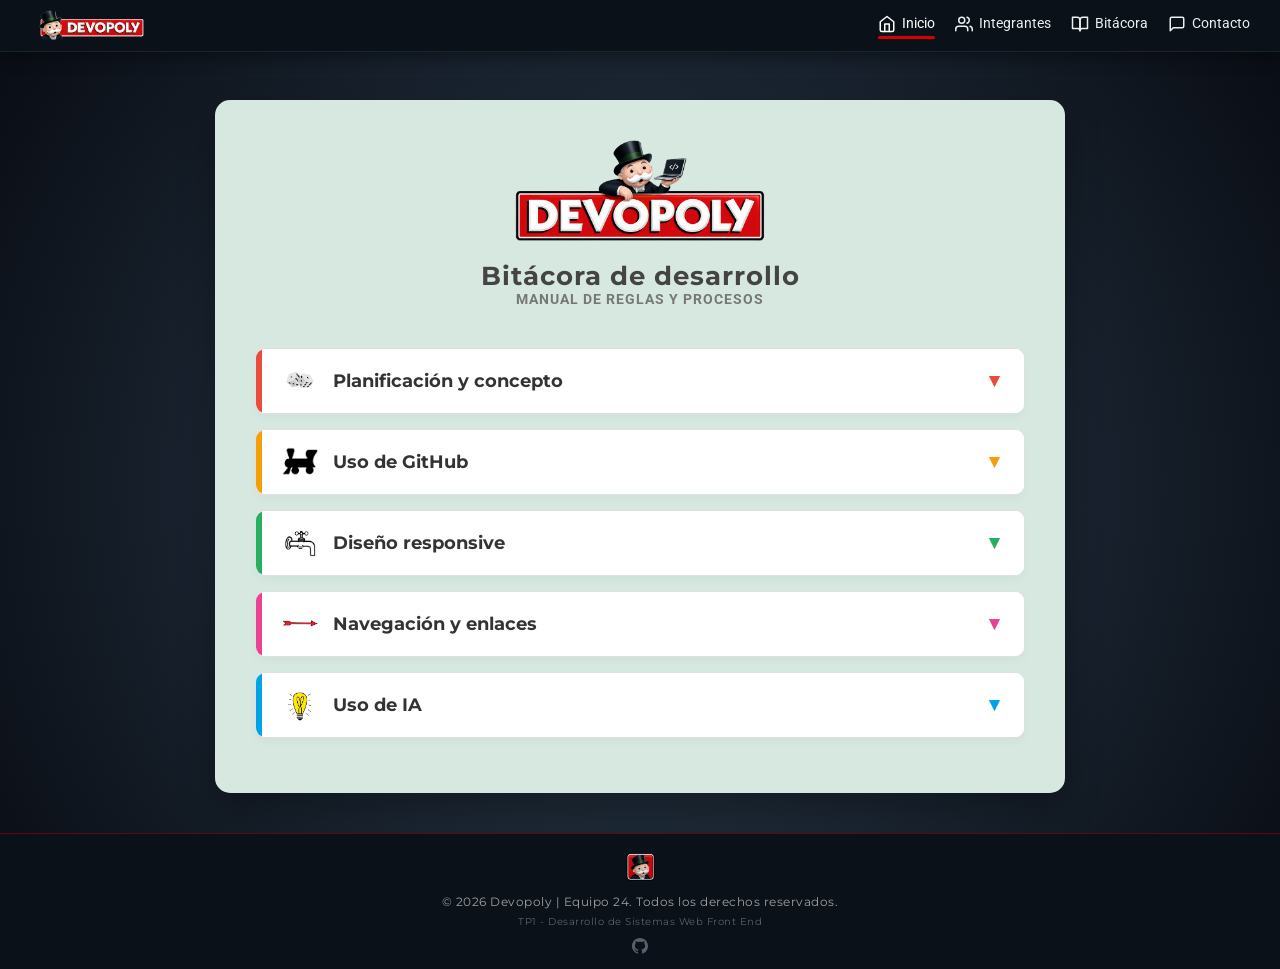
==== commit 80c87709: "Correcciones" ====
--- a/bitacora.html
+++ b/bitacora.html
@@ -64,7 +64,7 @@
     
             <!-- Bloque 1: Planificación y concepto -->
             <section class="entrada-bitacora">
-                <div class="caja-titulo acento-verde">
+                <div class="caja-titulo acento-rojo">
                     <div class="titulo-con-icono">
                         <img src="img/dados.png" alt="Planificación" class="icono-bitacora">
                         <h2>Planificación y concepto</h2>
@@ -85,22 +85,47 @@
                         <img src="img/ferrocarril.png" alt="GitHub" class="icono-bitacora">
                         <h2>Uso de GitHub</h2>
                     </div>
-                    <button class="btn-expandir">▼</button>
-                </div>
-                
-                <div class="entrada-contenido">
-                    <ol class="lista-pasos">
-                        <li>Organización en Git: ramas de trabajo independientes por integrante, para poder avanzar en paralelo sin interferir en el código de los demás.</li>
-                        <li>Ajuste de la lógica para mostrar el avatar correspondiente a cada perfil: se centralizó en el script un diccionario que asocia cada ícono con su avatar (y su inverso, para poder ocultarlo nuevamente), evitando así repetir código por cada integrante.</li>
-                        <li>Merge de ramas: consolidación del trabajo colaborativo en main. Durante este proceso se perdieron temporalmente los estilos responsive ya desarrollados, por lo que hubo que revisarlos y volver a integrarlos.</li>
-                        <li>Resolución de conflictos de estilos CSS en los media queries.</li>
-                    </ol>
+                    <button class="btn-expandir" aria-expanded="false" aria-label="Desplegar contenido">▼</button>
+                </div>
+                
+                <div class="entrada-contenido">
+                    <div class="paso-turno">
+                        <span class="numero-paso numero-naranja">1.</span>
+                        <div class="detalle-paso">
+                            <h3>Organización en Git</h3>
+                            <p>Ramas de trabajo independientes por integrante, para poder avanzar en paralelo sin interferir en el código de los demás.</p>
+                        </div>
+                    </div>
+            
+                    <div class="paso-turno">
+                        <span class="numero-paso numero-naranja">2.</span>
+                        <div class="detalle-paso">
+                            <h3>Lógica de avatares</h3>
+                            <p>Se centralizó en el script un diccionario que asocia cada ícono con su avatar (y su inverso, para poder ocultarlo nuevamente), evitando así repetir código por cada integrante.</p>
+                        </div>
+                    </div>
+            
+                    <div class="paso-turno">
+                        <span class="numero-paso numero-naranja">3.</span>
+                        <div class="detalle-paso">
+                            <h3>Merge de ramas</h3>
+                            <p>Consolidación del trabajo colaborativo en main. Durante este proceso se perdieron temporalmente los estilos responsive ya desarrollados, por lo que hubo que revisarlos y volver a integrarlos.</p>
+                        </div>
+                    </div>
+            
+                    <div class="paso-turno">
+                        <span class="numero-paso numero-naranja">4.</span>
+                        <div class="detalle-paso">
+                            <h3>Conflictos de estilos</h3>
+                            <p>Resolución de conflictos de estilos CSS en los media queries.</p>
+                        </div>
+                    </div>
                 </div>
             </section>
 
             <!-- Bloque 3: Diseño responsive -->
             <section class="entrada-bitacora">
-                <div class="caja-titulo acento-azul">
+                <div class="caja-titulo acento-verde">
                     <div class="titulo-con-icono">
                         <img src="img/agua.png" alt="Diseño responsive" class="icono-bitacora">
                         <h2>Diseño responsive</h2>
@@ -109,14 +134,14 @@
                 </div>
                 
                 <div class="entrada-contenido">
-                    <p>Se trabajó la adaptación del sitio a los breakpoints obligatorios de 400px, 900px y 1200px, cuidando que el tablero, las tarjetas de perfil y el menú de navegación no generen desbordes ni superposición de contenido.</p>
-                    <p>Durante la integración de ramas, los estilos responsive se perdieron momentáneamente y debieron reconstruirse. Además, se detectaron inconsistencias visuales al probar el sitio en distintos dispositivos entre integrantes del equipo, lo que llevó a revisar nuevamente los ajustes en conjunto antes de la entrega.</p>
+                    <p>Para garantizar la correcta adaptación del sitio a los distintos breakpoints asignados, fue necesario revisar y ajustar reiteradamente los estilos responsive, especialmente luego de detectar inconsistencias visuales y desbordes de contenido en diferentes dispositivos.</p>
+
                 </div>
             </section>
 
             <!-- Bloque 4: Navegación y enlaces -->
             <section class="entrada-bitacora">
-                <div class="caja-titulo acento-verde">
+                <div class="caja-titulo acento-rosa">
                     <div class="titulo-con-icono">
                         <img src="img/salida.png" alt="Navegación y enlaces" class="icono-bitacora">
                         <h2>Navegación y enlaces</h2>
@@ -125,8 +150,7 @@
                 </div>
                 
                 <div class="entrada-contenido">
-                    <p>Se revisó exhaustivamente que la navegación funcionara correctamente en todas las secciones del sitio. En esta revisión se detectó que el modal de contacto solo estaba presente en el perfil de uno de los integrantes, por lo que no funcionaba en los perfiles restantes. Se corrigió incorporando el modal en las páginas de perfil que no lo tenían.</p>
-                    <p>También se identificó que el botón de contacto ubicado dentro de la tarjeta de cada perfil no dirigía a ningún lado, ya que el enlace no coincidía con el identificador utilizado por el script. Se corrigió apuntando al identificador correcto, ya definido previamente para la casilla de contacto del tablero.</p>
+                    <p>Una de las dificultades encontradas durante el desarrollo fue garantizar el correcto funcionamiento de la navegación. Por este motivo, fue necesario revisar exhaustivamente, y en reiteradas ocasiones, la estructura de las páginas y la interacción entre los elementos HTML y el código JavaScript, con el objetivo de detectar y corregir las posibles inconsistencias en los enlaces y elementos de contacto.</p>
                 </div>
             </section>
 
@@ -160,7 +184,7 @@
                                     <span class="badge-opcion">A</span>
                                     <h4>CSS Responsivo</h4>
                                 </div>
-                                <p>Optimización de la resolución para los desbordes de las tarjetas giratorias para los breakpoints de 400px, 600px y 1200px logrando así encontrar una solución funcional sin la necesidades de recurrir a la regla ‘!important’.</p>
+                                <p>Optimización de la resolución para los desbordes de las tarjetas giratorias para los breakpoints de 400px, 900px y 1200px logrando así encontrar una solución funcional sin la necesidades de recurrir a la regla ‘!important’.</p>
                             </div>
                                                         
                             <div class="opcion-carta">
--- a/css/style.css
+++ b/css/style.css
@@ -435,7 +435,8 @@
 
 .nombre-peon {
     position: absolute;
-    bottom: -28px;
+    bottom: 100%;         /* Lo empuja exactamente arriba del ícono */
+    margin-bottom: 10px;  /* Le da un poco de respiro de separación */
     background-color: #1e293b;
     color: #fff;
     font-size: 0.7rem;
@@ -443,7 +444,7 @@
     padding: 4px 8px;
     border-radius: 4px;
     opacity: 0;
-    transform: translateY(-10px);
+    transform: translateY(10px); /* Empieza un poco más abajo para el efecto de entrada */
     transition: all 0.3s ease;
     white-space: nowrap;
     pointer-events: none;
@@ -1398,9 +1399,6 @@
     background-color: #f5f5f5; 
 }
 
-.acento-verde { border-left: 6px solid #27ae60; }
-.acento-naranja { border-left: 6px solid #f59e0b; }
-.acento-azul { border-left: 6px solid #00a2e8; }
 
 .titulo-con-icono {
     display: flex;
@@ -1430,9 +1428,18 @@
 }
 
 
-.acento-verde .btn-expandir { color: #27ae60; }
+.acento-rojo { border-left: 6px solid #e74c3c; }
+.acento-naranja { border-left: 6px solid #f59e0b; }
+.acento-azul { border-left: 6px solid #00a2e8; }
+.acento-verde { border-left: 6px solid #27ae60; }
+.acento-rosa { border-left: 6px solid #e84393; }
+
+
+.acento-rojo .btn-expandir { color: #e74c3c; }
 .acento-naranja .btn-expandir { color: #f59e0b; }
 .acento-azul .btn-expandir { color: #00a2e8; }
+.acento-verde .btn-expandir { color: #27ae60; }
+.acento-rosa .btn-expandir { color: #e84393; }
 
 .entrada-bitacora.expandida .btn-expandir {
     transform: rotate(180deg);
@@ -1506,4 +1513,17 @@
     font-weight: 700; 
     margin: 10px 0; 
     display: block; 
-}+}
+
+.numero-paso {
+    font-size: 1.8rem;
+    font-weight: 900;
+    line-height: 1;
+    margin-right: 0.8rem;
+    color: #2196F3; 
+}
+
+.numero-paso.numero-naranja {
+    color: #FF9800; 
+}
+
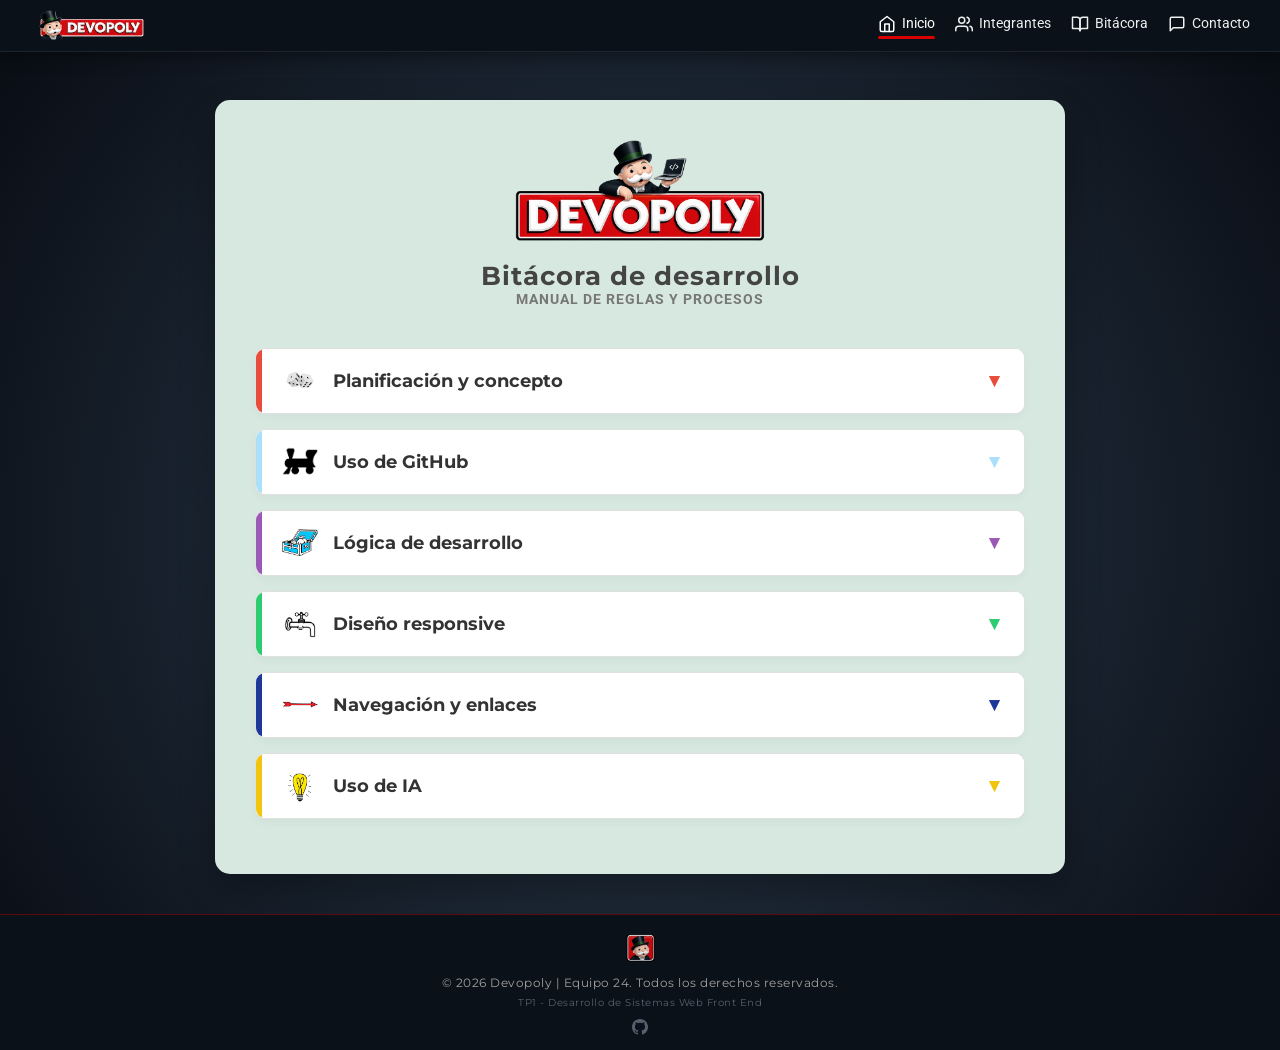
==== commit 936791d5: "Actualización final del README y estilos de bitácora y ajuste del centro del tablero." ====
--- a/bitacora.html
+++ b/bitacora.html
@@ -80,7 +80,7 @@
 
             <!-- Bloque 2: GitHub -->
             <section class="entrada-bitacora">
-                <div class="caja-titulo acento-naranja">
+                <div class="caja-titulo acento-celeste">
                     <div class="titulo-con-icono">
                         <img src="img/ferrocarril.png" alt="GitHub" class="icono-bitacora">
                         <h2>Uso de GitHub</h2>
@@ -90,36 +90,49 @@
                 
                 <div class="entrada-contenido">
                     <div class="paso-turno">
-                        <span class="numero-paso numero-naranja">1.</span>
+                        <span class="numero-paso numero-celeste">1.</span>
                         <div class="detalle-paso">
                             <h3>Organización en Git</h3>
                             <p>Ramas de trabajo independientes por integrante, para poder avanzar en paralelo sin interferir en el código de los demás.</p>
                         </div>
                     </div>
-            
-                    <div class="paso-turno">
-                        <span class="numero-paso numero-naranja">2.</span>
+
+                    <div class="paso-turno">
+                        <span class="numero-paso numero-celeste">2.</span>
+                        <div class="detalle-paso">
+                            <h3>Merge de ramas</h3>
+                            <p>Consolidación del trabajo colaborativo en main. Durante este proceso se perdieron temporalmente los estilos responsive ya desarrollados, por lo que hubo que revisarlos y volver a integrarlos.</p>
+                        </div>
+                    </div>
+
+                    <div class="paso-turno">
+                        <span class="numero-paso numero-celeste">3.</span>
+                        <div class="detalle-paso">
+                            <h3>Conflictos de estilos</h3>
+                            <p>Resolución de conflictos de estilos CSS en los media queries.</p>
+                        </div>
+                    </div>
+                </div>
+            </section>
+
+            <!-- Bloque 2.5: Lógica de desarrollo -->
+            <section class="entrada-bitacora">
+                <div class="caja-titulo acento-morado">
+                    <div class="titulo-con-icono">
+                        <img src="img/arca.png" alt="Lógica de desarrollo" class="icono-bitacora">
+                        <h2>Lógica de desarrollo</h2>
+                    </div>
+                    <button class="btn-expandir">▼</button>
+                </div>
+                
+                <div class="entrada-contenido">
+                    <div class="paso-turno">
+                        <span class="numero-paso numero-morado">1.</span>
                         <div class="detalle-paso">
                             <h3>Lógica de avatares</h3>
                             <p>Se centralizó en el script un diccionario que asocia cada ícono con su avatar (y su inverso, para poder ocultarlo nuevamente), evitando así repetir código por cada integrante.</p>
                         </div>
                     </div>
-            
-                    <div class="paso-turno">
-                        <span class="numero-paso numero-naranja">3.</span>
-                        <div class="detalle-paso">
-                            <h3>Merge de ramas</h3>
-                            <p>Consolidación del trabajo colaborativo en main. Durante este proceso se perdieron temporalmente los estilos responsive ya desarrollados, por lo que hubo que revisarlos y volver a integrarlos.</p>
-                        </div>
-                    </div>
-            
-                    <div class="paso-turno">
-                        <span class="numero-paso numero-naranja">4.</span>
-                        <div class="detalle-paso">
-                            <h3>Conflictos de estilos</h3>
-                            <p>Resolución de conflictos de estilos CSS en los media queries.</p>
-                        </div>
-                    </div>
                 </div>
             </section>
 
@@ -135,13 +148,12 @@
                 
                 <div class="entrada-contenido">
                     <p>Para garantizar la correcta adaptación del sitio a los distintos breakpoints asignados, fue necesario revisar y ajustar reiteradamente los estilos responsive, especialmente luego de detectar inconsistencias visuales y desbordes de contenido en diferentes dispositivos.</p>
-
                 </div>
             </section>
 
             <!-- Bloque 4: Navegación y enlaces -->
             <section class="entrada-bitacora">
-                <div class="caja-titulo acento-rosa">
+                <div class="caja-titulo acento-azul-oscuro">
                     <div class="titulo-con-icono">
                         <img src="img/salida.png" alt="Navegación y enlaces" class="icono-bitacora">
                         <h2>Navegación y enlaces</h2>
@@ -150,13 +162,14 @@
                 </div>
                 
                 <div class="entrada-contenido">
-                    <p>Una de las dificultades encontradas durante el desarrollo fue garantizar el correcto funcionamiento de la navegación. Por este motivo, fue necesario revisar exhaustivamente, y en reiteradas ocasiones, la estructura de las páginas y la interacción entre los elementos HTML y el código JavaScript, con el objetivo de detectar y corregir las posibles inconsistencias en los enlaces y elementos de contacto.</p>
+                    <p>Durante el desarrollo se detectó que el ícono de contacto en las tarjetas de perfil no estaba correctamente vinculado, por lo que al hacer clic no redirigía a la sección correspondiente. Se revisó y corrigió el enlace en cada una de las páginas individuales.</p>
+                    <p>También se identificó un problema de alineación en el menú hamburguesa, que quedaba desplazado hacia la izquierda al probar la vista responsive. Se ajustaron los estilos del menú para corregir su posición en los distintos breakpoints.</p>
                 </div>
             </section>
 
             <!-- Bloque 5: IA -->
             <section class="entrada-bitacora">
-                <div class="caja-titulo acento-azul"> 
+                <div class="caja-titulo acento-amarillo"> 
                     <div class="titulo-con-icono">
                         <img src="img/electricidad.png" alt="IA" class="icono-bitacora">
                         <h2>Uso de IA</h2>
@@ -165,34 +178,36 @@
                 </div>
                 
                 <div class="entrada-contenido">
-                    <div class="paso-turno">
-                        <span class="numero-paso">1.</span>
-                        <div class="detalle-paso">
-                            <h3>Avatares</h3>
-                            <p>Se utilizaron herramientas de IA generativa para crear los avatares estilo 3D de cada integrante, manteniendo una paleta de colores y una iluminación consistente para todos. Para lograr esa coherencia visual entre los cuatro avatares, se acordó utilizar un mismo prompt de base aplicado a la fotografía de referencia de cada integrante.</p>
-                        </div>
-                    </div>
-    
-                    <div class="paso-turno">
-                        <span class="numero-paso">2.</span>
-                        <div class="detalle-paso">
-                            <h3>Asistencia en código (Debugging)</h3> 
-                            <p>Se consultó a la IA como asistente técnico para:</p>
-                           
+                    <p>El equipo incorporó IA como asistente técnico en dos frentes, siempre con revisión propia antes de aceptar cualquier resultado en el código o el diseño final.</p>
+
+                    <div class="paso-turno">
+                        <span class="numero-paso numero-amarillo">1.</span>
+                        <div class="detalle-paso">
+                            <h3>Avatares (ChatGPT)</h3>
+                            <p>Se utilizó ChatGPT para crear los avatares estilo 3D de cada integrante, partiendo de la propia foto de referencia de cada uno. Se acordó un mismo prompt de base para lograr coherencia de paleta e iluminación entre los cuatro. Se descartaron versiones donde la IA alteraba demasiado los rasgos originales, priorizando fidelidad sobre estilo.</p>
+                        </div>
+                    </div>
+
+                    <div class="paso-turno">
+                        <span class="numero-paso numero-amarillo">2.</span>
+                        <div class="detalle-paso">
+                            <h3>Asistencia en código (Debugging) — Gemini y Claude</h3> 
+                            <p>Se consultó a Gemini y Claude como asistentes técnicos para:</p>
+                            
                             <div class="opcion-carta">
                                 <div class="encabezado-opcion">
                                     <span class="badge-opcion">A</span>
                                     <h4>CSS Responsivo</h4>
                                 </div>
-                                <p>Optimización de la resolución para los desbordes de las tarjetas giratorias para los breakpoints de 400px, 900px y 1200px logrando así encontrar una solución funcional sin la necesidades de recurrir a la regla ‘!important’.</p>
+                                <p>Optimización de los desbordes de las tarjetas giratorias en los breakpoints de 400px, 900px y 1200px. El equipo probó cada sugerencia en el navegador y optó por reescribir a mano las soluciones que dependían de <code>!important</code>, para mantener el CSS más limpio.</p>
                             </div>
-                                                        
+                                                                                    
                             <div class="opcion-carta">
                                 <div class="encabezado-opcion">
                                     <span class="badge-opcion">B</span>
                                     <h4>Interactividad JS</h4>
                                 </div>
-                                <p>Refinamiento de la lógica matemática para la suma de los dados y el recorrido automático de los peones por las casillas del tablero.</p>
+                                <p>Refinamiento de la lógica matemática para la suma de los dados y el recorrido automático de los peones por las casillas del tablero. Se ajustó manualmente la lógica sugerida para que el recorrido coincidiera con el orden real de casillas del tablero.</p>
                             </div>
                         </div>
                     </div>
--- a/css/style.css
+++ b/css/style.css
@@ -361,7 +361,7 @@
 /* Logo */
 .logo-central {
     width: 100%;
-    max-width: 240px;
+    max-width: 220px;
     object-fit: contain;
     margin-bottom: 5px;
     filter: drop-shadow(0 4px 8px rgba(0,0,0,0.2));
@@ -369,8 +369,9 @@
 
 /* Botón tirar dados */
 .dados-imagen {
-    width: 70px;
-    margin-bottom: 5px;
+    width: 80px;
+    margin-bottom: -15px;
+    margin-bottom: -2px;
     filter: drop-shadow(0 4px 6px rgba(0,0,0,0.25));
     transition: transform 0.3s ease;
 }
@@ -378,9 +379,9 @@
 .boton-jugar {
     background: linear-gradient(135deg, #f59e0b, #d97706);
     color: white;
-    font-size: 0.9rem;
+    font-size: 0.7rem;
     font-weight: bold;
-    padding: 10px 25px;
+    padding: 8px 20px;
     border: none;
     border-radius: 30px;
     cursor: pointer;
@@ -388,7 +389,6 @@
     text-transform: uppercase;
     letter-spacing: 1px;
     transition: all 0.3s ease;
-    margin-bottom: 5px;
 }
 
 /* Efecto al pasar el mouse */
@@ -427,7 +427,7 @@
 }
 
 .ficha-peon img {
-    height: 55px;
+    height: 50px;
     object-fit: contain;
     filter: drop-shadow(2px 4px 4px rgba(0,0,0,0.4));
     transition: all 0.3s ease;
@@ -435,8 +435,8 @@
 
 .nombre-peon {
     position: absolute;
-    bottom: 100%;         /* Lo empuja exactamente arriba del ícono */
-    margin-bottom: 10px;  /* Le da un poco de respiro de separación */
+    top: 100%;
+    margin-top: 0px;
     background-color: #1e293b;
     color: #fff;
     font-size: 0.7rem;
@@ -444,7 +444,7 @@
     padding: 4px 8px;
     border-radius: 4px;
     opacity: 0;
-    transform: translateY(10px); /* Empieza un poco más abajo para el efecto de entrada */
+    transform: translateY(-10px);
     transition: all 0.3s ease;
     white-space: nowrap;
     pointer-events: none;
@@ -478,12 +478,13 @@
 #mensaje-dados {
     background-color: #fffde7; 
     border: 2px solid #f39c12; 
-    border-radius: 8px;
-    padding: 6px 12px;
-    margin: 5px auto 15px auto;
-    max-width: 250px;
+    border-radius: 6px;
+    padding: 4px 10px;
+    margin: 0 auto;
+    max-width: 300px;
     box-shadow: 0 2px 4px rgba(0,0,0,0.1); 
-    font-size: 0.85rem;
+    font-size: 0.75rem;
+    line-height: 1.2;
     color: #333;
     font-weight: 500;
     text-align: center;
@@ -492,7 +493,7 @@
 #mensaje-dados b, 
 #mensaje-dados strong {
     color: #e74c3c; 
-    font-size: 0.95rem; 
+    font-size: 0.7rem; 
 }
 
 /* 7. Contacto / Declaración */
@@ -1044,6 +1045,43 @@
     padding-left: 20px;
 }
 
+.entrada-contenido p {
+    text-align: justify;
+    margin-bottom: 15px; /* Genera el espacio exacto entre los párrafos */
+    line-height: 1.6;    /* Mejora la legibilidad separando un poco los renglones */
+}
+
+/* Previene que el último párrafo sume un margen innecesario al final de la caja */
+.entrada-contenido p:last-child {
+    margin-bottom: 0; 
+}
+
+.detalle-paso p {
+    text-align: justify;
+    line-height: 1.6;
+    margin-bottom: 10px; /* Separación estándar */
+}
+
+.opcion-carta {
+    background-color: #f8f9fa; /* Mantené tu gris actual si es distinto */
+    padding: 15px 20px; /* ACÁ ESTÁ LA CLAVE: 15px arriba/abajo, 20px a los lados */
+    border-radius: 8px;
+    margin-top: 15px; /* Lo separa del texto que tiene arriba */
+    border: 1px solid #e2e8f0; /* Opcional: un bordecito sutil para definir la caja */
+}
+
+/* Previene que el texto dentro de la caja gris genere un hueco extra abajo */
+.opcion-carta p:last-child {
+    margin-bottom: 0;
+}
+
+.encabezado-opcion {
+    display: flex;
+    align-items: center;
+    gap: 10px;
+    margin-bottom: 10px; /* Empuja el texto descriptivo un poco hacia abajo */
+}
+
 /* 12. Footer */
 
 .pie-pagina {
@@ -1249,6 +1287,7 @@
     .nav-links { 
         display: none; 
         flex-direction: column;
+        align-items: center;
         position: absolute;
         top: 100%; 
         left: 0;
@@ -1256,7 +1295,23 @@
         background-color: #0b1118;
         padding: 20px 0;
         box-shadow: 0 10px 15px rgba(0,0,0,0.5);
-        gap: 20px;
+        gap: 15px;
+        z-index: 100;
+    }
+.nav-links a {
+        width: auto; /* Evita que el enlace ocupe el 100% del ancho */
+        border-bottom: none; /* Elimina la línea roja gigante */
+        padding: 10px 20px;
+        text-align: center;
+        border-radius: 8px; /* Un bordecito suave */
+    }
+    .nav-links a:hover, .nav-links a:active {
+        background-color: rgba(255, 255, 255, 0.1);
+        border-bottom: none; 
+    }
+
+    .menu-toggle:checked ~ .nav-links {
+        display: flex;
     }
     .menu-toggle:checked ~ .nav-links {
         display: flex;
@@ -1428,18 +1483,29 @@
 }
 
 
+/* Acentos para la bitácora unificados con los colores del tablero */
 .acento-rojo { border-left: 6px solid #e74c3c; }
-.acento-naranja { border-left: 6px solid #f59e0b; }
-.acento-azul { border-left: 6px solid #00a2e8; }
-.acento-verde { border-left: 6px solid #27ae60; }
-.acento-rosa { border-left: 6px solid #e84393; }
-
-
+.acento-celeste { border-left: 6px solid #aae0fa; }
+.acento-morado { border-left: 6px solid #9b59b6; }
+.acento-verde { border-left: 6px solid #2ecc71; } /* Actualizado al verde del tablero */
+.acento-azul-oscuro { border-left: 6px solid #1e3799; }
+.acento-amarillo { border-left: 6px solid #f1c40f; }
+
+/* Colores para los botones de expandir */
 .acento-rojo .btn-expandir { color: #e74c3c; }
-.acento-naranja .btn-expandir { color: #f59e0b; }
-.acento-azul .btn-expandir { color: #00a2e8; }
-.acento-verde .btn-expandir { color: #27ae60; }
-.acento-rosa .btn-expandir { color: #e84393; }
+.acento-celeste .btn-expandir { color: #aae0fa; }
+.acento-morado .btn-expandir { color: #9b59b6; }
+.acento-verde .btn-expandir { color: #2ecc71; }
+.acento-azul-oscuro .btn-expandir { color: #1e3799; }
+.acento-amarillo .btn-expandir { color: #f1c40f; }
+
+/* Colores para los números de los pasos (con especificidad alta para que no fallen) */
+.numero-paso.numero-rojo { color: #e74c3c; }
+.numero-paso.numero-celeste { color: #aae0fa; }
+.numero-paso.numero-morado { color: #9b59b6; }
+.numero-paso.numero-verde { color: #2ecc71; }
+.numero-paso.numero-azul-oscuro { color: #1e3799; }
+.numero-paso.numero-amarillo { color: #f1c40f; }
 
 .entrada-bitacora.expandida .btn-expandir {
     transform: rotate(180deg);
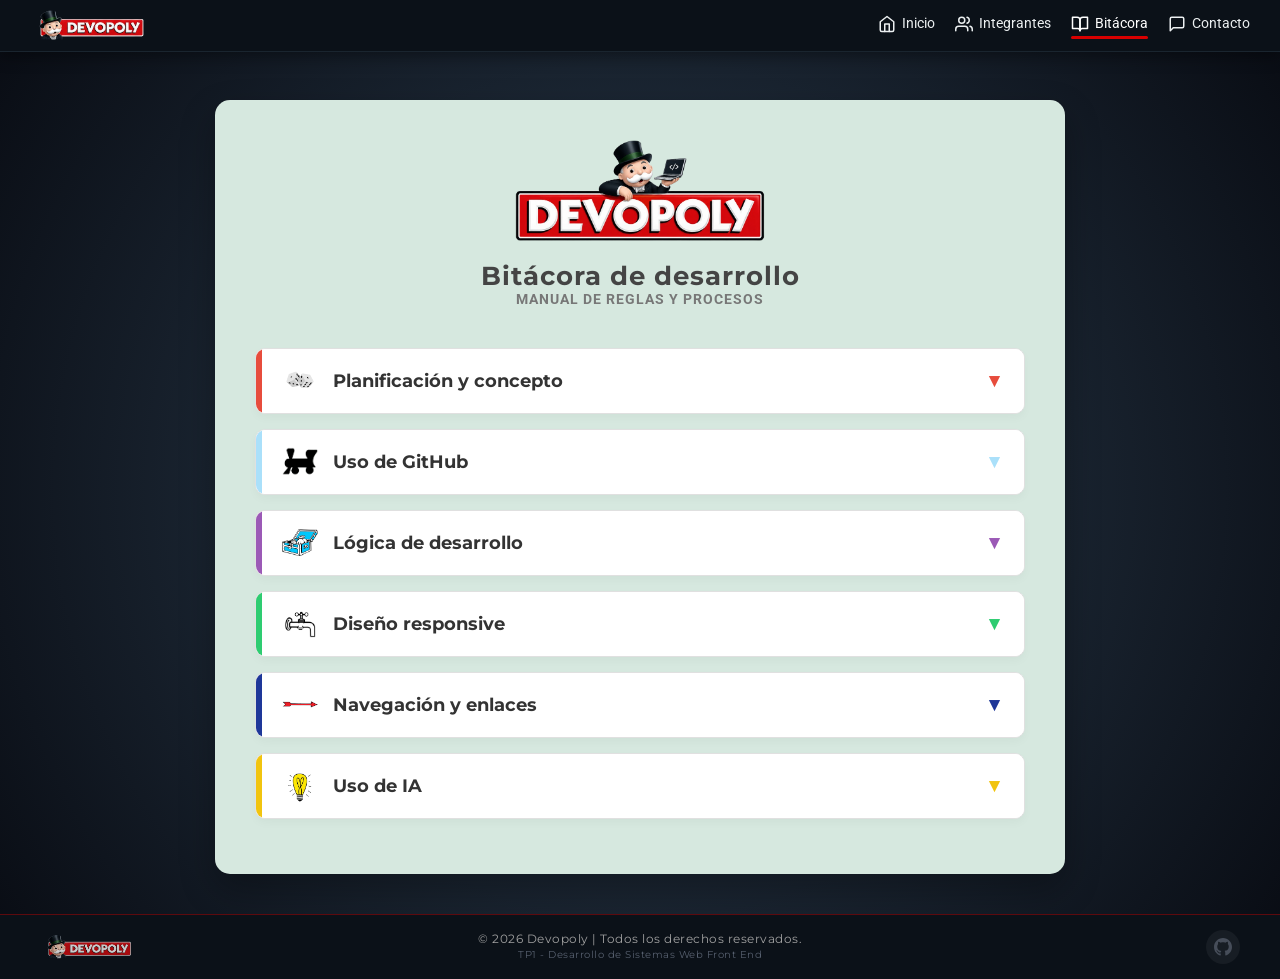
==== commit 692517e2: "Corrección header y footer." ====
--- a/bitacora.html
+++ b/bitacora.html
@@ -26,7 +26,7 @@
     
                 <ul class="nav-links">
                     <li>
-                        <a href="index.html" class="activo">
+                        <a href="index.html">
                             <svg viewBox="0 0 24 24" fill="none" stroke="currentColor" stroke-width="2" stroke-linecap="round" stroke-linejoin="round" class="icono-nav"><path d="M3 9l9-7 9 7v11a2 2 0 0 1-2 2H5a2 2 0 0 1-2-2z"></path><polyline points="9 22 9 12 15 12 15 22"></polyline></svg>
                             Inicio
                         </a>
@@ -38,7 +38,7 @@
                         </a>
                     </li>
                     <li>
-                        <a href="bitacora.html">
+                        <a href="bitacora.html" class="activo">
                             <svg viewBox="0 0 24 24" fill="none" stroke="currentColor" stroke-width="2" stroke-linecap="round" stroke-linejoin="round" class="icono-nav"><path d="M2 3h6a4 4 0 0 1 4 4v14a3 3 0 0 0-3-3H2z"></path><path d="M22 3h-6a4 4 0 0 0-4 4v14a3 3 0 0 1 3-3h7z"></path></svg>
                             Bitácora
                         </a>
@@ -115,7 +115,7 @@
                 </div>
             </section>
 
-            <!-- Bloque 2.5: Lógica de desarrollo -->
+            <!-- Bloque 3: Lógica de desarrollo -->
             <section class="entrada-bitacora">
                 <div class="caja-titulo acento-morado">
                     <div class="titulo-con-icono">
@@ -136,7 +136,7 @@
                 </div>
             </section>
 
-            <!-- Bloque 3: Diseño responsive -->
+            <!-- Bloque 4: Diseño responsive -->
             <section class="entrada-bitacora">
                 <div class="caja-titulo acento-verde">
                     <div class="titulo-con-icono">
@@ -151,7 +151,7 @@
                 </div>
             </section>
 
-            <!-- Bloque 4: Navegación y enlaces -->
+            <!-- Bloque 5: Navegación y enlaces -->
             <section class="entrada-bitacora">
                 <div class="caja-titulo acento-azul-oscuro">
                     <div class="titulo-con-icono">
@@ -167,7 +167,7 @@
                 </div>
             </section>
 
-            <!-- Bloque 5: IA -->
+            <!-- Bloque 6: IA -->
             <section class="entrada-bitacora">
                 <div class="caja-titulo acento-amarillo"> 
                     <div class="titulo-con-icono">
@@ -240,13 +240,24 @@
 
         <footer class="pie-pagina">
             <div class="footer-contenido-centrado">
-                <img src="img/favicon.png" alt="Logo Devopoly" class="logo-footer">
-                <p>&copy; 2026 Devopoly | Equipo 24. Todos los derechos reservados.</p>
-                <p class="footer-subtitulo">TP1 - Desarrollo de Sistemas Web Front End</p>
-                <div class="footer-links">
-                    <a href="https://github.com/FlaviaBerzuini/TP1_Grupo24" target="_blank" aria-label="Repositorio de GitHub del Equipo">
-                        <svg viewBox="0 0 24 24" fill="currentColor" class="icono-footer"><path d="M12 0c-6.626 0-12 5.373-12 12 0 5.302 3.438 9.8 8.207 11.387.599.111.793-.261.793-.577v-2.234c-3.338.726-4.033-1.416-4.033-1.416-.546-1.387-1.333-1.756-1.333-1.756-1.089-.745.083-.729.083-.729 1.205.084 1.839 1.237 1.839 1.237 1.07 1.834 2.807 1.304 3.492.997.107-.775.418-1.305.762-1.604-2.665-.305-5.467-1.334-5.467-5.931 0-1.311.469-2.381 1.236-3.221-.124-.303-.535-1.524.117-3.176 0 0 1.008-.322 3.301 1.23.957-.266 1.983-.399 3.003-.404 1.02.005 2.047.138 3.006.404 2.291-1.552 3.297-1.23 3.297-1.23.653 1.653.242 2.874.118 3.176.77.84 1.235 1.911 1.235 3.221 0 4.609-2.807 5.624-5.479 5.921.43.372.823 1.102.823 2.222v3.293c0 .319.192.694.801.576 4.765-1.589 8.199-6.086 8.199-11.386 0-6.627-5.373-12-12-12z"/></svg>
-                    </a>
+                <!-- Bloque 1: logo -->
+                <div class="footer-bloque logo-container">
+                    <img src="img/logoencabezado.png" alt="Devopoly" class="logo-footer">
+                </div>
+
+                <!-- Bloque 2: texto -->
+                <div class="footer-bloque texto-container">
+                    <p>© 2026 Devopoly | Todos los derechos reservados.</p>
+                    <p class="footer-subtitulo">TP1 - Desarrollo de Sistemas Web Front End</p>
+                </div>
+
+                <!-- Bloque 3: GitHub -->
+                <div class="footer-bloque git-container">
+                    <div class="footer-links">
+                        <a href="https://github.com/FlaviaBerzuini/TP1_Grupo24" target="_blank" aria-label="Repositorio de GitHub del Equipo">
+                            <svg viewBox="0 0 24 24" fill="currentColor" class="icono-footer"><path d="M12 0c-6.626 0-12 5.373-12 12 0 5.302 3.438 9.8 8.207 11.387.599.111.793-.261.793-.577v-2.234c-3.338.726-4.033-1.416-4.033-1.416-.546-1.387-1.333-1.756-1.333-1.756-1.089-.745.083-.729.083-.729 1.205.084 1.839 1.237 1.839 1.237 1.07 1.834 2.807 1.304 3.492.997.107-.775.418-1.305.762-1.604-2.665-.305-5.467-1.334-5.467-5.931 0-1.311.469-2.381 1.236-3.221-.124-.303-.535-1.524.117-3.176 0 0 1.008-.322 3.301 1.23.957-.266 1.983-.399 3.003-.404 1.02.005 2.047.138 3.006.404 2.291-1.552 3.297-1.23 3.297-1.23.653 1.653.242 2.874.118 3.176.77.84 1.235 1.911 1.235 3.221 0 4.609-2.807 5.624-5.479 5.921.43.372.823 1.102.823 2.222v3.293c0 .319.192.694.801.576 4.765-1.589 8.199-6.086 8.199-11.386 0-6.627-5.373-12-12-12z"/></svg>
+                        </a>
+                    </div>
                 </div>
             </div>
         </footer>
--- a/css/style.css
+++ b/css/style.css
@@ -276,7 +276,7 @@
     border-left: 1px solid #333;
 }
 
-/* 5. Colores */
+/* 6. Colores */
 
 /* Fondos para las cabeceras y casillas del tablero */
 .color-marron { background-color: #8b4513; color: white; }
@@ -340,7 +340,7 @@
 .fila6-col4 { grid-area: 6 / 4 / 7 / 5; }
 .fila6-col5 { grid-area: 6 / 5 / 7 / 6; }
 
-/* 6. Centro del Tablero */
+/* 7. Centro del Tablero */
 
 .centro-tablero {
     grid-column: 2 / 6;
@@ -496,7 +496,7 @@
     font-size: 0.7rem; 
 }
 
-/* 7. Contacto / Declaración */
+/* 8. Contacto / Declaración */
 
 .modal-overlay {
     display: none;
@@ -603,9 +603,10 @@
     transform: scale(1.02);
 }
 
-/* 8. Perfiles (Tarjetas) */
+/* 9. Perfiles (Tarjetas) */
 
 /* Colores*/
+
 /* Bordes de los avatares */
 .imagen-avatar.borde-verde { border-color: #2ecc71; }
 .imagen-avatar.borde-naranja { border-color: #f39c12; }
@@ -892,7 +893,7 @@
 .marco-violeta .link-nav:hover { color: #9b59b6; }
 .marco-azul-oscuro .link-nav:hover { color: #1e3799; }
 
-/* 9. Animación dados */
+/* 10. Animación dados */
 .animar-dados {
     animation: agitar 0.5s ease-in-out;
 }
@@ -905,7 +906,7 @@
     100% { transform: rotate(0deg) scale(1); }
 }
 
-/* 10. Efecto para la casilla seleccionada */
+/* 11. Efecto para la casilla seleccionada */
 .casilla-seleccionada {
     box-shadow: 0 0 20px 5px #f59e0b !important;
     transform: scale(1.08) !important;
@@ -914,7 +915,37 @@
     transition: all 0.3s ease;
 }
 
-/* 11. Bitácora */
+/* 12. Bitácora */
+
+.tarjeta-tablero {
+    background-color: #d6e8df;
+    border-radius: 15px;
+    padding: 40px;
+    max-width: 850px;
+    margin: 40px auto;
+    width: 90%;
+    box-shadow: 0 15px 35px rgba(0,0,0,0.3);
+}
+
+.cabecera-logo {
+    text-align: center;
+    margin-bottom: 40px;
+}
+
+.logo-bitacora {
+    max-width: 250px; 
+    height: auto;
+}
+
+.cabecera-logo h1 {
+    color: #444444;
+    font-size: 1.6rem;
+    margin-top: 15px;
+    letter-spacing: 1px;
+    font-weight: 700;
+}
+
+/* Contenedores generales */
 .contenedor-bitacora {
     padding: 40px 20px;
     max-width: 1000px;
@@ -939,138 +970,151 @@
     line-height: 1.6;
 }
 
-.seccion-bitacora {
-    margin-bottom: 50px;
-}
-
-.titulo-seccion {
-    color: #27ae60;
-    border-bottom: 2px solid #333;
-    padding-bottom: 10px;
-    margin-bottom: 25px;
-    font-size: 1.8rem;
-    display: flex;
-    align-items: center;
-    gap: 10px;
-}
-
+/* Estructura de las cajas */
 .entrada-bitacora {
-    background-color: #2c3e50;
-    border: 1px solid #455a64;
-    border-radius: 8px;
+    background-color: #ffffff;
+    border-radius: 10px; 
     margin-bottom: 15px;
     overflow: hidden;
-}
-
-.entrada-encabezado {
-    display: flex;
-    align-items: center;
+    border: 1px solid #e0e0e0;
+    box-shadow: 0 4px 10px rgba(0,0,0,0.03);
+}
+
+.caja-titulo {
+    background-color: #ffffff; 
+    padding: 14px 20px;
+    display: flex;
     justify-content: space-between;
-    padding: 15px 20px;
-    background-color: #1a252f;
-    border-bottom: 1px solid #333;
-}
-
-.entrada-meta {
-    display: flex;
-    flex-direction: column;
-    gap: 5px;
-    min-width: 100px;
-}
-
-.fecha-entrada {
-    color: #f59e0b;
-    font-weight: bold;
-    font-size: 0.85rem;
-}
-
-.tipo-entrada {
-    background-color: #333;
-    color: #fff;
-    padding: 3px 8px;
-    border-radius: 4px;
-    font-size: 0.75rem;
-    text-align: center;
-}
-
-.entrada-titulo {
-    flex-grow: 1;
-    margin: 0 20px;
-    font-size: 1.1rem;
-    color: #ecf0f1;
+    align-items: center;
+    cursor: pointer;
+    transition: background-color 0.2s ease;
+}
+
+.caja-titulo:hover {
+    background-color: #f5f5f5; 
+}
+
+.titulo-con-icono {
+    display: flex;
+    align-items: center;
+    gap: 15px;
+}
+
+.icono-bitacora {
+    width: 36px;
+    height: 36px;
+    object-fit: contain;
+}
+
+.caja-titulo h2 {
+    font-size: 1.15rem;
+    color: #333333; 
+    margin: 0;
+    font-weight: 700;
 }
 
 .btn-expandir {
     background: none;
     border: none;
-    color: #f59e0b;
     font-size: 1.2rem;
     cursor: pointer;
     transition: transform 0.3s ease;
 }
 
-/* Estado contraído por defecto */
+.entrada-bitacora.expandida .btn-expandir {
+    transform: rotate(180deg);
+}
+
+/* Acentos unificados con el tablero */
+.acento-rojo { border-left: 6px solid #e74c3c; }
+.acento-celeste { border-left: 6px solid #aae0fa; }
+.acento-morado { border-left: 6px solid #9b59b6; }
+.acento-verde { border-left: 6px solid #2ecc71; }
+.acento-azul-oscuro { border-left: 6px solid #1e3799; }
+.acento-amarillo { border-left: 6px solid #f1c40f; }
+
+.acento-rojo .btn-expandir { color: #e74c3c; }
+.acento-celeste .btn-expandir { color: #aae0fa; }
+.acento-morado .btn-expandir { color: #9b59b6; }
+.acento-verde .btn-expandir { color: #2ecc71; }
+.acento-azul-oscuro .btn-expandir { color: #1e3799; }
+.acento-amarillo .btn-expandir { color: #f1c40f; }
+
+/* Contenido desplegable */
 .entrada-contenido {
-    display: none;
-    padding: 25px;
-    background-color: #2c3e50;
-}
-
-/* Estado expandido */
+    display: none; 
+    padding: 20px 25px;
+    background-color: #ffffff;
+    color: #333333; 
+    line-height: 1.6;
+    font-size: 0.95rem;
+}
+
 .entrada-bitacora.expandida .entrada-contenido {
     display: block;
-}
-
-.entrada-bloque {
-    margin-bottom: 20px;
-}
-
-.entrada-bloque:last-child {
-    margin-bottom: 0;
-}
-
-.entrada-bloque h4 {
-    color: #aae0fa;
-    margin-bottom: 8px;
-    font-size: 1.1rem;
-}
-
-.entrada-bloque p, .entrada-bloque ul {
-    color: #d5d8dc;
-    line-height: 1.6;
-    font-size: 1.05rem;
-}
-
-.entrada-bloque ul {
-    padding-left: 20px;
+    animation: fadeIn 0.3s ease;
+}
+
+@keyframes fadeIn {
+    from { opacity: 0; transform: translateY(-5px); }
+    to { opacity: 1; transform: translateY(0); }
 }
 
 .entrada-contenido p {
     text-align: justify;
-    margin-bottom: 15px; /* Genera el espacio exacto entre los párrafos */
-    line-height: 1.6;    /* Mejora la legibilidad separando un poco los renglones */
-}
-
-/* Previene que el último párrafo sume un margen innecesario al final de la caja */
+    margin-bottom: 15px;
+    line-height: 1.6;
+}
+
 .entrada-contenido p:last-child {
     margin-bottom: 0; 
+}
+
+/* Pasos y listas numeradas */
+.paso-turno { 
+    display: flex; 
+    margin-top: 15px; 
+}
+
+.numero-paso {
+    font-size: 1.6rem;
+    font-weight: 900;
+    margin-right: 15px;
+    line-height: 1;
+}
+
+/* Colores para los números de los pasos */
+.numero-paso.numero-rojo { color: #e74c3c; }
+.numero-paso.numero-celeste { color: #aae0fa; }
+.numero-paso.numero-morado { color: #9b59b6; }
+.numero-paso.numero-verde { color: #2ecc71; }
+.numero-paso.numero-azul-oscuro { color: #1e3799; }
+.numero-paso.numero-amarillo { color: #f1c40f; }
+
+.detalle-paso h3 { 
+    color: #444444; 
+    font-size: 1.05rem; 
+    margin-bottom: 5px; 
+    font-weight: 700;
 }
 
 .detalle-paso p {
     text-align: justify;
     line-height: 1.6;
-    margin-bottom: 10px; /* Separación estándar */
-}
-
+    margin-bottom: 10px;
+}
+
+/* Cajas grises de opciones (A y B) */
 .opcion-carta {
-    background-color: #f8f9fa; /* Mantené tu gris actual si es distinto */
-    padding: 15px 20px; /* ACÁ ESTÁ LA CLAVE: 15px arriba/abajo, 20px a los lados */
+    background-color: #f8f9fa;
+    padding: 15px 20px;
     border-radius: 8px;
-    margin-top: 15px; /* Lo separa del texto que tiene arriba */
-    border: 1px solid #e2e8f0; /* Opcional: un bordecito sutil para definir la caja */
-}
-
-/* Previene que el texto dentro de la caja gris genere un hueco extra abajo */
+    margin-top: 15px;
+    margin-bottom: 15px;
+    border: 1px solid #e2e8f0;
+    border-left: 3px solid #e0e0e0;
+}
+
 .opcion-carta p:last-child {
     margin-bottom: 0;
 }
@@ -1079,34 +1123,66 @@
     display: flex;
     align-items: center;
     gap: 10px;
-    margin-bottom: 10px; /* Empuja el texto descriptivo un poco hacia abajo */
-}
-
-/* 12. Footer */
+    margin-bottom: 10px;
+}
+
+.badge-opcion {
+    background-color: #f1c40f;
+    color: #111;
+    border-radius: 50%;
+    padding: 2px 8px;
+    font-size: 0.8rem;
+    font-weight: bold;
+}
+
+.opcion-carta h4 { 
+    color: #555555; 
+    margin: 0; 
+    font-size: 0.95rem;
+    font-weight: 700;
+}
+
+/* 13. Footer */
+/* =========================================
+   13. FOOTER (VERSIÓN HORIZONTAL APP)
+   ========================================= */
 
 .pie-pagina {
     background-color: #0b1118; 
-    border-top: 1px solid rgba(216, 0, 0, 0.4); 
-    padding: 15px 20px; 
+    border-top: 1px solid rgba(216, 0, 0, 0.4); /* Línea roja superior que pidieron */
+    padding: 15px 30px; 
     margin-top: auto; 
     width: 100%;
 }
 
 .footer-contenido-centrado {
-    max-width: 900px;
+    max-width: 1200px; /* Ensanchado para aprovechar la disposición horizontal */
     margin: 0 auto;
     display: flex;
-    flex-direction: column;
-    align-items: center; 
-    text-align: center;
-    gap: 6px;
-}
+    flex-direction: row; /* Alineación horizontal mágica */
+    justify-content: space-between; 
+    align-items: center;
+}
+
+/* Flex = 1 garantiza que las cajas laterales midan lo mismo, manteniendo el texto perfectamente al centro */
+.footer-bloque {
+    flex: 1;
+    display: flex;
+}
+
+.logo-container { justify-content: flex-start; }
+.texto-container { flex-direction: column; align-items: center; text-align: center; }
+.git-container { justify-content: flex-end; }
 
 .logo-footer {
-    height: 35px;
+    height: 28px;
     object-fit: contain;
-    opacity: 0.9;
-    margin-bottom: 4px;
+    opacity: 0.8;
+    transition: opacity 0.3s ease;
+}
+
+.logo-footer:hover {
+    opacity: 1;
 }
 
 .pie-pagina p {
@@ -1114,36 +1190,55 @@
     font-family: 'Montserrat', sans-serif;
     font-size: 0.75rem;
     margin: 0;
+    line-height: 1.4;
     letter-spacing: 0.5px;
 }
 
 .footer-subtitulo {
     color: #57606f !important; 
     font-size: 0.65rem !important;
+    margin-top: 2px;
 }
 
 .footer-links {
-    margin-top: 4px; 
-}
-
+    margin: 0; 
+}
+
+/* Estilo para darle presencia al ícono de GitHub */
 .footer-links a {
     color: #57606f; 
     transition: all 0.3s ease;
     display: flex;
+    align-items: center;
     justify-content: center;
+    background-color: rgba(255, 255, 255, 0.05); /* Fondo circular sutil */
+    padding: 8px;
+    border-radius: 50%;
 }
 
 .footer-links a:hover {
-    color: #ffffff;
+    background-color: rgba(255, 255, 255, 0.1);
     transform: translateY(-2px);
 }
 
 .icono-footer {
-    width: 16px;
-    height: 16px;
-}
-
-/* Menú hamburgesa */
+    width: 18px;
+    height: 18px;
+    filter: brightness(0.8);
+}
+
+/* Para que en celulares vuelva a apilarse todo al centro automáticamente */
+@media screen and (max-width: 768px) {
+    .footer-contenido-centrado {
+        flex-direction: column;
+        gap: 15px;
+    }
+    .footer-bloque {
+        justify-content: center;
+    }
+}
+
+/* 14. Menú hamburgesa */
 .menu-toggle { display: none; }
 .hamburger { display: none; flex-direction: column; gap: 6px; cursor: pointer; }
 .hamburger .bar { 
@@ -1159,7 +1254,7 @@
 .menu-toggle:checked + .hamburger .bar:nth-child(2) { opacity: 0; }
 .menu-toggle:checked + .hamburger .bar:nth-child(3) { transform: translateY(-9px) rotate(-45deg); background-color: #d80000; }
 
-/* Parte del responsive */
+/* 15. Parte del responsive */
 
 /* <= 1200px */
 @media screen and (max-width: 1200px) {
@@ -1299,11 +1394,11 @@
         z-index: 100;
     }
 .nav-links a {
-        width: auto; /* Evita que el enlace ocupe el 100% del ancho */
-        border-bottom: none; /* Elimina la línea roja gigante */
+        width: auto;
+        border-bottom: none;
         padding: 10px 20px;
         text-align: center;
-        border-radius: 8px; /* Un bordecito suave */
+        border-radius: 8px;
     }
     .nav-links a:hover, .nav-links a:active {
         background-color: rgba(255, 255, 255, 0.1);
@@ -1396,200 +1491,3 @@
     .tarjeta-cara.tarjeta-dorso img { width: 60px; } 
     .lista-gustos li { font-size: 0.75rem; }
 }
-
-/* Bitácora */
-
-body {
-    background-color: #1a252f; 
-}
-
-.tarjeta-tablero {
-    background-color: #d6e8df;
-    border-radius: 15px;
-    padding: 40px;
-    max-width: 850px;
-    margin: 40px auto;
-    width: 90%;
-    box-shadow: 0 15px 35px rgba(0,0,0,0.3);
-}
-
-.cabecera-logo {
-    text-align: center;
-    margin-bottom: 40px;
-}
-
-.logo-bitacora {
-    max-width: 250px; 
-    height: auto;
-}
-
-.cabecera-logo h1 {
-    color: #444444;
-    font-size: 1.6rem;
-    margin-top: 15px;
-    letter-spacing: 1px;
-    font-weight: 700;
-}
-
-.entrada-bitacora {
-    background-color: #ffffff;
-    border-radius: 10px; 
-    margin-bottom: 15px;
-    overflow: hidden;
-    border: 1px solid #e0e0e0;
-    box-shadow: 0 4px 10px rgba(0,0,0,0.03);
-}
-
-.caja-titulo {
-    background-color: #ffffff; 
-    padding: 14px 20px;
-    display: flex;
-    justify-content: space-between;
-    align-items: center;
-    cursor: pointer;
-    transition: background-color 0.2s ease;
-}
-
-.caja-titulo:hover {
-    background-color: #f5f5f5; 
-}
-
-
-.titulo-con-icono {
-    display: flex;
-    align-items: center;
-    gap: 15px;
-}
-
-.icono-bitacora {
-    width: 36px;
-    height: 36px;
-    object-fit: contain;
-}
-
-.caja-titulo h2 {
-    font-size: 1.15rem;
-    color: #333333; 
-    margin: 0;
-    font-weight: 700;
-}
-
-.btn-expandir {
-    background: none;
-    border: none;
-    font-size: 1.2rem;
-    cursor: pointer;
-    transition: transform 0.3s ease;
-}
-
-
-/* Acentos para la bitácora unificados con los colores del tablero */
-.acento-rojo { border-left: 6px solid #e74c3c; }
-.acento-celeste { border-left: 6px solid #aae0fa; }
-.acento-morado { border-left: 6px solid #9b59b6; }
-.acento-verde { border-left: 6px solid #2ecc71; } /* Actualizado al verde del tablero */
-.acento-azul-oscuro { border-left: 6px solid #1e3799; }
-.acento-amarillo { border-left: 6px solid #f1c40f; }
-
-/* Colores para los botones de expandir */
-.acento-rojo .btn-expandir { color: #e74c3c; }
-.acento-celeste .btn-expandir { color: #aae0fa; }
-.acento-morado .btn-expandir { color: #9b59b6; }
-.acento-verde .btn-expandir { color: #2ecc71; }
-.acento-azul-oscuro .btn-expandir { color: #1e3799; }
-.acento-amarillo .btn-expandir { color: #f1c40f; }
-
-/* Colores para los números de los pasos (con especificidad alta para que no fallen) */
-.numero-paso.numero-rojo { color: #e74c3c; }
-.numero-paso.numero-celeste { color: #aae0fa; }
-.numero-paso.numero-morado { color: #9b59b6; }
-.numero-paso.numero-verde { color: #2ecc71; }
-.numero-paso.numero-azul-oscuro { color: #1e3799; }
-.numero-paso.numero-amarillo { color: #f1c40f; }
-
-.entrada-bitacora.expandida .btn-expandir {
-    transform: rotate(180deg);
-}
-
-.entrada-contenido {
-    display: none; 
-    padding: 20px 25px;
-    background-color: #ffffff;
-    color: #333333; 
-    line-height: 1.6;
-    font-size: 0.95rem;
-}
-
-.entrada-bitacora.expandida .entrada-contenido {
-    display: block;
-    animation: fadeIn 0.3s ease;
-}
-
-@keyframes fadeIn {
-    from { opacity: 0; transform: translateY(-5px); }
-    to { opacity: 1; transform: translateY(0); }
-}
-
-.paso-turno { display: flex; margin-top: 15px; }
-.numero-paso { 
-    font-size: 1.6rem; 
-    font-weight: 900; 
-    margin-right: 15px; 
-    color: #00a2e8;
-}
-.detalle-paso h3 { 
-    color: #444444; 
-    font-size: 1.05rem; 
-    margin-bottom: 5px; 
-    font-weight: 700;
-}
-
-.encabezado-opcion {
-    display: flex;
-    align-items: center;
-    gap: 10px;
-    margin-bottom: 10px;
-}
-
-.badge-opcion {
-    background-color: #00a2e8;
-    color: #ffffff;
-    border-radius: 50%;
-    padding: 2px 8px;
-    font-size: 0.8rem;
-    font-weight: bold;
-}
-
-.opcion-carta {
-    margin-top: 15px; 
-    margin-bottom: 15px;
-    background-color: #fafafa;
-    border-radius: 8px;
-    border-left: 3px solid #e0e0e0;
-}
-
-.opcion-carta h4 { 
-    color: #555555; 
-    margin: 0; 
-    font-size: 0.95rem;
-    font-weight: 700;
-} 
-.separador-yo { 
-    color: #888888; 
-    font-weight: 700; 
-    margin: 10px 0; 
-    display: block; 
-}
-
-.numero-paso {
-    font-size: 1.8rem;
-    font-weight: 900;
-    line-height: 1;
-    margin-right: 0.8rem;
-    color: #2196F3; 
-}
-
-.numero-paso.numero-naranja {
-    color: #FF9800; 
-}
-
